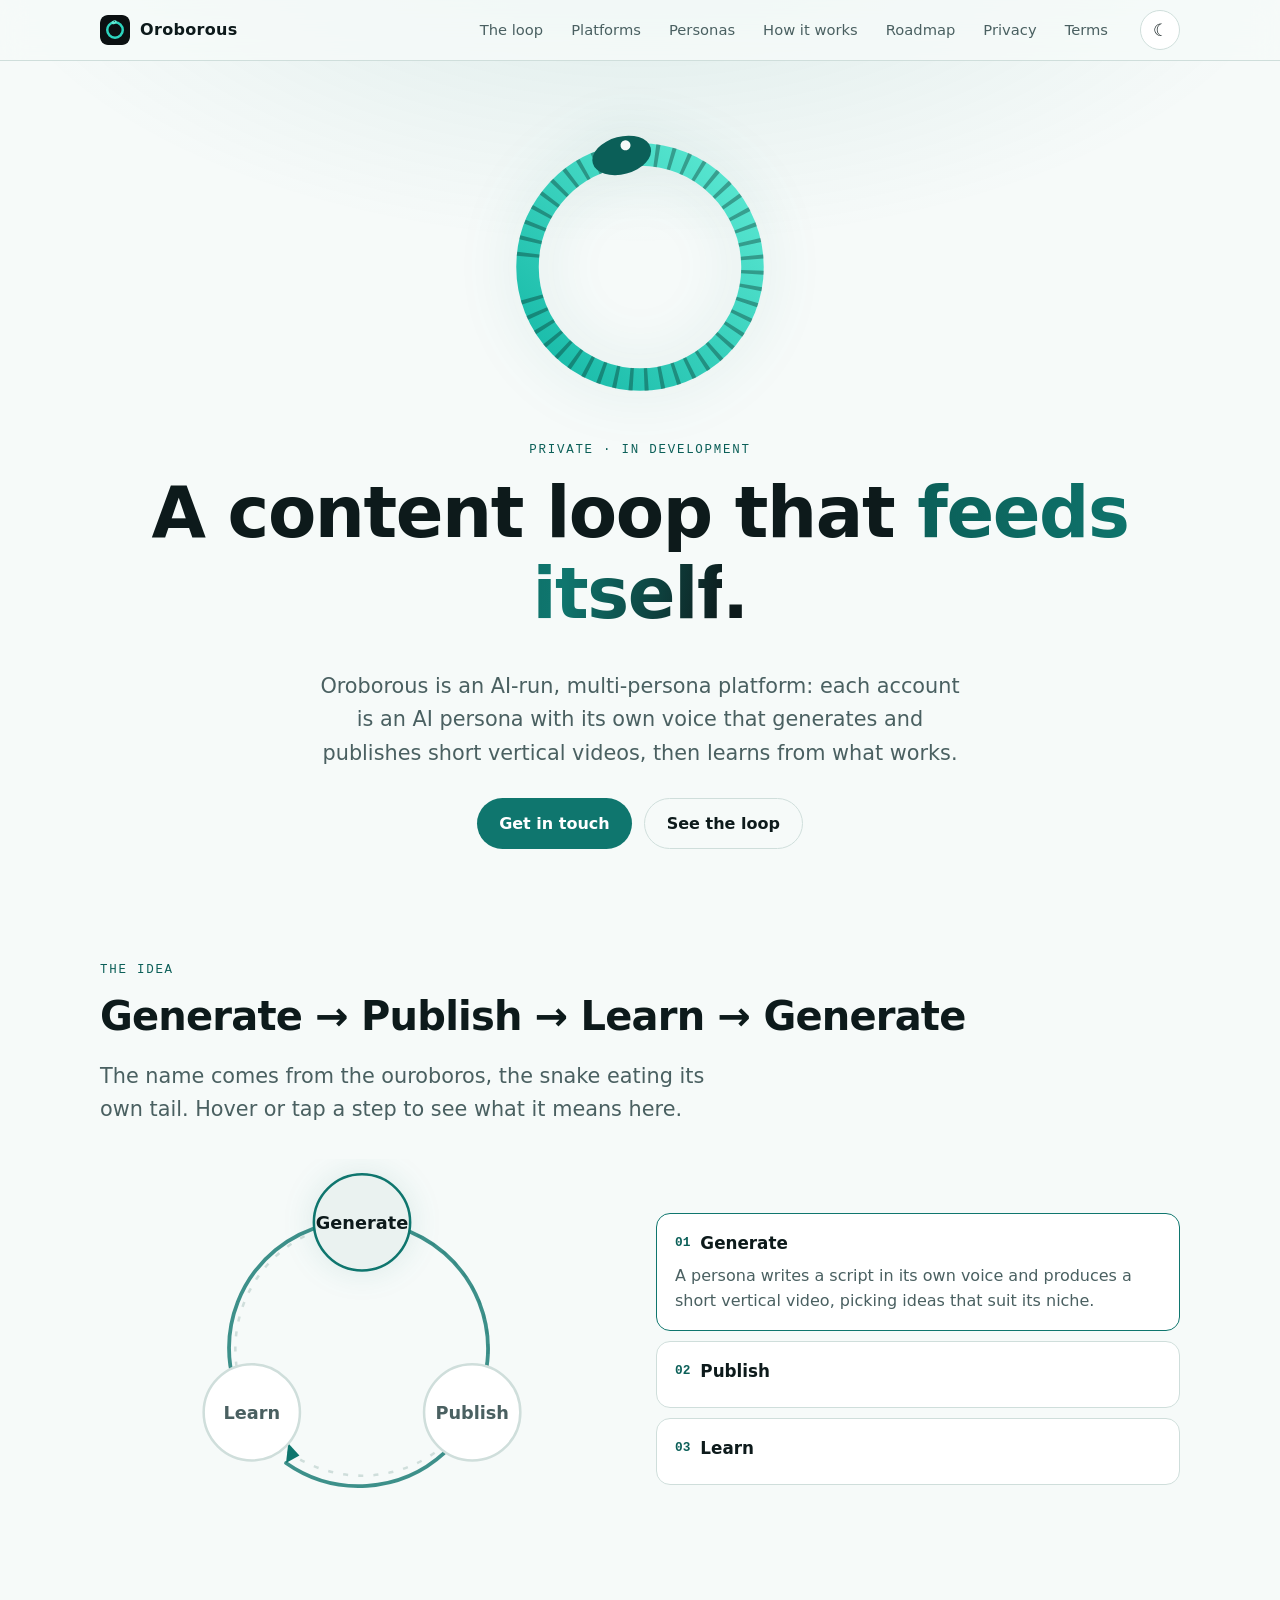
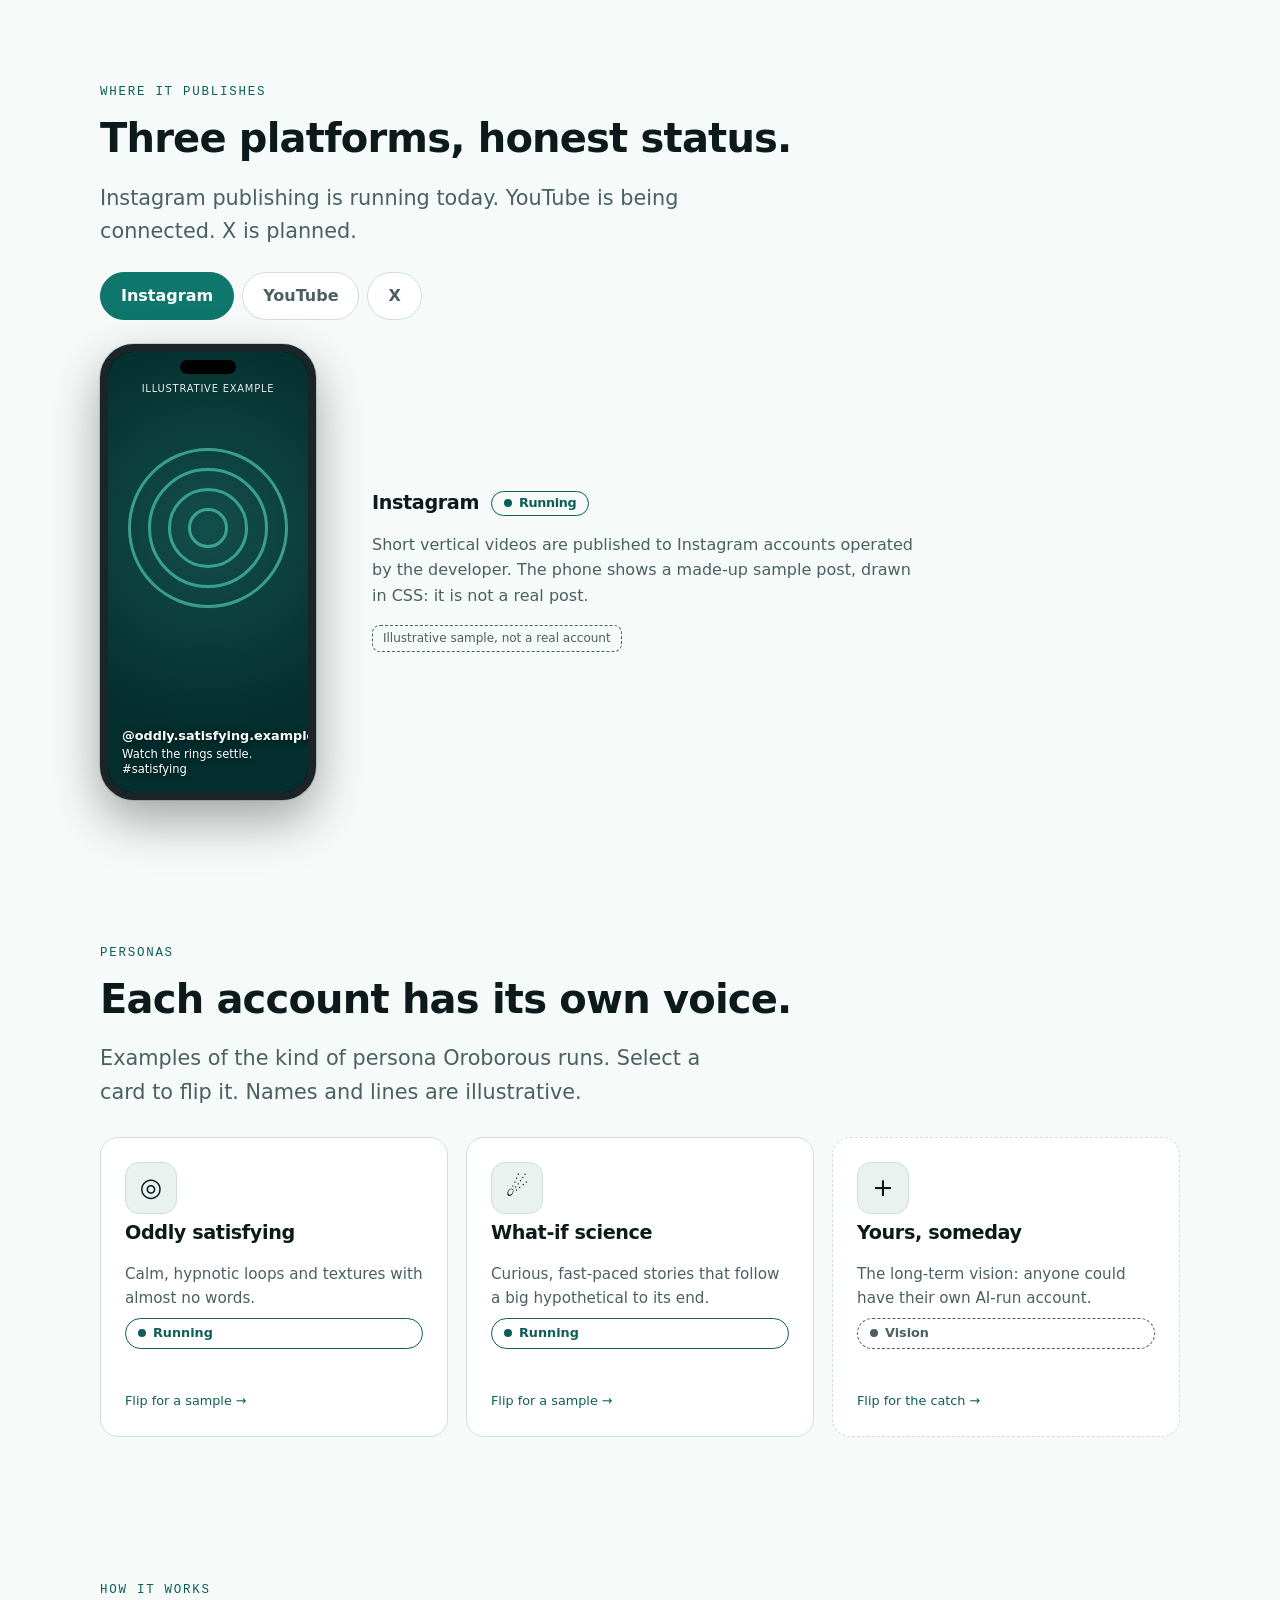
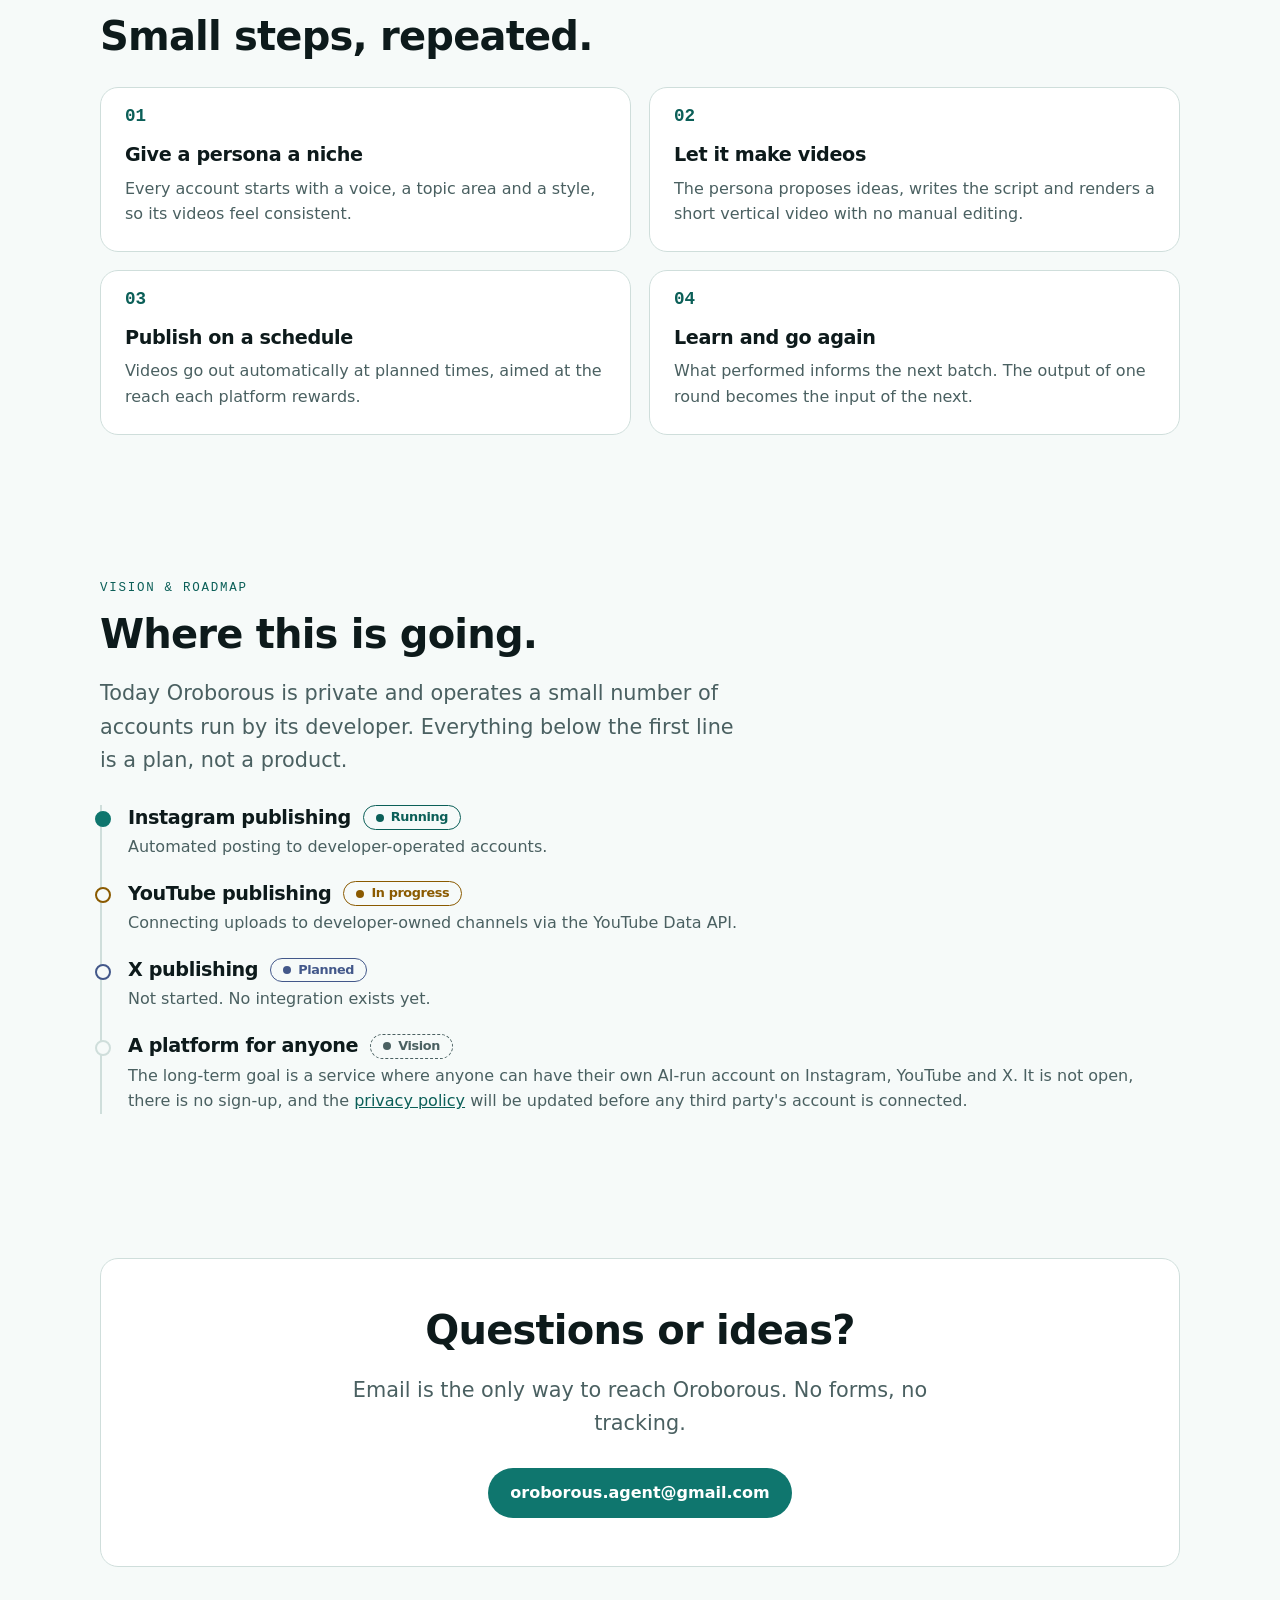
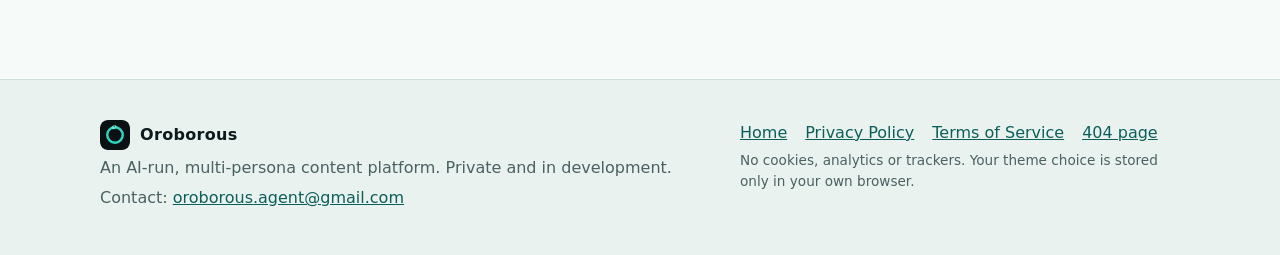
==== index.html @ f0496f4f "Add Oroborous site Co-Authored-By: Claude Sonnet 5.5 <noreply@anthropic.com>" ====
<!doctype html>
<html lang="en">
<head>
<meta charset="utf-8">
<meta name="viewport" content="width=device-width, initial-scale=1">
<title>Oroborous — AI-run, multi-persona content</title>
<meta name="description" content="Oroborous is a private, in-development platform of AI personas that generate and publish short vertical videos on their own schedule: generate, publish, learn, repeat.">
<meta name="theme-color" content="#080c0e">
<meta name="color-scheme" content="dark light">
<link rel="icon" href="favicon.svg" type="image/svg+xml">
<link rel="canonical" href="https://aniketraj01.github.io/oroborous/">
<meta property="og:type" content="website">
<meta property="og:site_name" content="Oroborous">
<meta property="og:title" content="Oroborous — AI-run, multi-persona content">
<meta property="og:description" content="Oroborous is a private, in-development platform of AI personas that generate and publish short vertical videos on their own schedule: generate, publish, learn, repeat.">
<meta property="og:url" content="https://aniketraj01.github.io/oroborous/">
<meta name="twitter:card" content="summary">
<meta name="twitter:title" content="Oroborous — AI-run, multi-persona content">
<meta name="twitter:description" content="Oroborous is a private, in-development platform of AI personas that generate and publish short vertical videos on their own schedule: generate, publish, learn, repeat.">
<script>try{var t=localStorage.getItem('oroborous-theme');if(t==='light'||t==='dark')document.documentElement.setAttribute('data-theme',t)}catch(e){}</script>
<link rel="stylesheet" href="styles.css">
</head>
<body>
<a class="skip" href="#main">Skip to content</a>
<header class="site-header">
  <div class="wrap bar">
    <a class="brand" href="index.html"><img src="favicon.svg" alt="" width="30" height="30"><span>Oroborous</span></a>
    <nav class="main" aria-label="Main">
      <ul>
        <li><a href="index.html#loop">The loop</a></li>
        <li><a href="index.html#platforms">Platforms</a></li>
        <li><a href="index.html#personas">Personas</a></li>
        <li><a href="index.html#how">How it works</a></li>
        <li><a href="index.html#roadmap">Roadmap</a></li>
        <li><a href="privacy.html">Privacy</a></li>
        <li><a href="terms.html">Terms</a></li>
      </ul>
    </nav>
    <button class="theme-btn" id="theme-toggle" type="button" aria-label="Toggle colour theme">☾</button>
  </div>
</header>
<main id="main">

<section class="hero">
  <div class="wrap hero-grid">
    <svg class="ouro" viewBox="0 0 240 240" role="img" aria-label="An ouroboros: a snake forming a circle, eating its own tail">
  <defs>
    <linearGradient id="snakeGrad" x1="0" y1="0" x2="1" y2="1"><stop offset="0" stop-color="#14b8a6"/><stop offset="1" stop-color="#5eead4"/></linearGradient>
    <mask id="bodyMask"><circle cx="120" cy="120" r="90" fill="none" stroke="#fff" stroke-width="30" stroke-dasharray="545 21" transform="rotate(-90 120 120)"/></mask>
  </defs>
  <g class="spin">
    <g transform="rotate(-90 120 120)">
      <circle class="body" cx="120" cy="120" r="90" fill="none" stroke-width="18" stroke-linecap="round" stroke-dasharray="545 21"/>
      <circle class="scales" cx="120" cy="120" r="90" fill="none" stroke="#04201c" stroke-opacity=".35" stroke-width="18" stroke-dasharray="3 9" mask="url(#bodyMask)"/>
      <g transform="translate(120 120) rotate(345)">
        <ellipse class="headfill" cx="90" cy="9" rx="15" ry="24"/>
        <circle class="eye" cx="97" cy="14" r="4"/>
      </g>
    </g>
  </g>
</svg>
    <div>
      <p class="eyebrow">Private · in development</p>
      <h1>A content loop that <span class="grad">feeds itself</span>.</h1>
      <p class="lead">Oroborous is an AI-run, multi-persona platform: each account is an AI persona with its own voice that generates and publishes short vertical videos, then learns from what works.</p>
      <div class="row">
        <a class="btn" href="mailto:oroborous.agent@gmail.com">Get in touch</a>
        <a class="btn ghost" href="#loop">See the loop</a>
      </div>
    </div>
  </div>
</section>

<section id="loop" aria-labelledby="loop-h">
  <div class="wrap">
    <p class="eyebrow">The idea</p>
    <h2 id="loop-h">Generate → Publish → Learn → Generate</h2>
    <p class="lead">The name comes from the ouroboros, the snake eating its own tail. Hover or tap a step to see what it means here.</p>
    <div class="loop" style="margin-top:32px">
      <svg class="loop-svg" viewBox="0 0 300 300" aria-hidden="true" focusable="false">
        <circle class="ring" cx="150" cy="150" r="100"/>
        <path class="arrow" d="M178 54 A100 100 0 0 1 236 200"/><path class="arrow-head" d="M236 200 l-9 -12 l-9 12 z" transform="rotate(8 236 200)"/>
        <path class="arrow" d="M215 232 A100 100 0 0 1 90 240"/><path class="arrow-head" d="M90 240 l12 -2 l-5 -12 z" transform="rotate(-20 90 240)"/>
        <path class="arrow" d="M62 205 A100 100 0 0 1 122 52"/><path class="arrow-head" d="M122 52 l-8 10 l14 4 z" transform="rotate(-12 122 52)"/>
        <g class="node"><circle cx="150" cy="50" r="38"/><text x="150" y="55">Generate</text></g>
        <g class="node"><circle cx="237" cy="200" r="38"/><text x="237" y="205">Publish</text></g>
        <g class="node"><circle cx="63" cy="200" r="38"/><text x="63" y="205">Learn</text></g>
      </svg>
      <ul class="steps">
        <li><button class="step-btn" type="button" aria-expanded="false"><strong><span>01</span> Generate</strong><p>A persona writes a script in its own voice and produces a short vertical video, picking ideas that suit its niche.</p></button></li>
        <li><button class="step-btn" type="button" aria-expanded="false"><strong><span>02</span> Publish</strong><p>The finished video goes out to the persona's account on its own schedule, with a title and caption written for that platform.</p></button></li>
        <li><button class="step-btn" type="button" aria-expanded="false"><strong><span>03</span> Learn</strong><p>Results on what was published feed back in, so the next round favours the ideas and formats that earned more reach. Then the loop starts again.</p></button></li>
      </ul>
    </div>
  </div>
</section>

<section id="platforms" aria-labelledby="plat-h">
  <div class="wrap">
    <p class="eyebrow">Where it publishes</p>
    <h2 id="plat-h">Three platforms, honest status.</h2>
    <p class="lead">Instagram publishing is running today. YouTube is being connected. X is planned.</p>
    <div class="tabs" role="tablist" aria-label="Platform">
      <button class="tab" role="tab" id="t-ig" aria-controls="p-ig" aria-selected="true">Instagram</button>
      <button class="tab" role="tab" id="t-yt" aria-controls="p-yt" aria-selected="false" tabindex="-1">YouTube</button>
      <button class="tab" role="tab" id="t-x" aria-controls="p-x" aria-selected="false" tabindex="-1">X</button>
    </div>
    <div class="plat" id="p-ig" role="tabpanel" aria-labelledby="t-ig">
      <div class="phone" role="img" aria-label="Illustrative phone mockup of a vertical video post">
        <div class="screen"><div class="art sat"><i></i><i></i><i></i><i></i></div><div class="tagline">Illustrative example</div>
        <div class="cap"><b>@oddly.satisfying.example</b>Watch the rings settle. #satisfying</div></div>
      </div>
      <div>
        <h3>Instagram <span class="chip running">Running</span></h3>
        <p>Short vertical videos are published to Instagram accounts operated by the developer. The phone shows a made-up sample post, drawn in CSS: it is not a real post.</p>
        <span class="badge-ill">Illustrative sample, not a real account</span>
      </div>
    </div>
    <div class="plat" id="p-yt" role="tabpanel" aria-labelledby="t-yt" hidden>
      <div class="phone" role="img" aria-label="Illustrative phone mockup of a vertical video post">
        <div class="screen"><div class="art moon"></div><div class="tagline">Illustrative example</div>
        <div class="cap"><b>What if the Moon vanished tonight?</b>A 40-second science story. #shorts</div></div>
      </div>
      <div>
        <h3>YouTube <span class="chip progress">In progress</span></h3>
        <p>Uploads to YouTube channels owned and operated by the developer, through the YouTube Data API with the upload scope only. The connection is still being completed and reviewed.</p>
        <span class="badge-ill">Illustrative sample, not a real video</span>
      </div>
    </div>
    <div class="plat" id="p-x" role="tabpanel" aria-labelledby="t-x" hidden>
      <div class="phone" role="img" aria-label="Illustrative phone mockup of a vertical video post">
        <div class="screen"><div class="art txt"></div><div class="tagline">Illustrative example</div>
        <div class="cap"><b>Mock-up only</b>Nothing is published to X yet.</div></div>
      </div>
      <div>
        <h3>X <span class="chip planned">Planned</span></h3>
        <p>X is on the roadmap but not built. There is no integration and nothing is posted there today.</p>
        <span class="badge-ill">Illustrative mock-up, not live</span>
      </div>
    </div>
  </div>
</section>

<section id="personas" aria-labelledby="per-h">
  <div class="wrap">
    <p class="eyebrow">Personas</p>
    <h2 id="per-h">Each account has its own voice.</h2>
    <p class="lead">Examples of the kind of persona Oroborous runs. Select a card to flip it. Names and lines are illustrative.</p>
    <div class="cards">
      <button class="flip" type="button" aria-pressed="false" aria-label="Persona card: Oddly satisfying. Press to flip.">
        <span class="flip-in">
          <span class="face"><span class="glyph" aria-hidden="true">◎</span><h3>Oddly satisfying</h3><p>Calm, hypnotic loops and textures with almost no words.</p><span class="chip running">Running</span><span class="hint">Flip for a sample →</span></span>
          <span class="face back"><span class="badge-ill">Illustrative example</span><blockquote>“Sit back. Nothing here needs fixing.”</blockquote><p>Voice: quiet, minimal, soothing. Format: seamless loops under 20 seconds.</p></span>
        </span>
      </button>
      <button class="flip" type="button" aria-pressed="false" aria-label="Persona card: What-if science. Press to flip.">
        <span class="flip-in">
          <span class="face"><span class="glyph" aria-hidden="true">☄</span><h3>What-if science</h3><p>Curious, fast-paced stories that follow a big hypothetical to its end.</p><span class="chip running">Running</span><span class="hint">Flip for a sample →</span></span>
          <span class="face back"><span class="badge-ill">Illustrative example</span><blockquote>“What if the Moon vanished tonight? Tides go first.”</blockquote><p>Voice: warm, curious, a little dramatic. Format: 30–45 second narrated stories.</p></span>
        </span>
      </button>
      <button class="flip dashed" type="button" aria-pressed="false" aria-label="Persona card: Yours, a vision. Press to flip.">
        <span class="flip-in">
          <span class="face"><span class="glyph" aria-hidden="true">+</span><h3>Yours, someday</h3><p>The long-term vision: anyone could have their own AI-run account.</p><span class="chip vision">Vision</span><span class="hint">Flip for the catch →</span></span>
          <span class="face back"><span class="badge-ill">Not available</span><blockquote>You can't sign up for this today.</blockquote><p>Oroborous currently runs only a few accounts operated by its developer. There is no sign-up or waitlist.</p></span>
        </span>
      </button>
    </div>
  </div>
</section>

<section id="how" aria-labelledby="how-h">
  <div class="wrap">
    <p class="eyebrow">How it works</p>
    <h2 id="how-h">Small steps, repeated.</h2>
    <div class="how">
      <div class="card reveal"><h3>Give a persona a niche</h3><p>Every account starts with a voice, a topic area and a style, so its videos feel consistent.</p></div>
      <div class="card reveal"><h3>Let it make videos</h3><p>The persona proposes ideas, writes the script and renders a short vertical video with no manual editing.</p></div>
      <div class="card reveal"><h3>Publish on a schedule</h3><p>Videos go out automatically at planned times, aimed at the reach each platform rewards.</p></div>
      <div class="card reveal"><h3>Learn and go again</h3><p>What performed informs the next batch. The output of one round becomes the input of the next.</p></div>
    </div>
  </div>
</section>

<section id="roadmap" aria-labelledby="road-h">
  <div class="wrap">
    <p class="eyebrow">Vision &amp; roadmap</p>
    <h2 id="road-h">Where this is going.</h2>
    <p class="lead">Today Oroborous is private and operates a small number of accounts run by its developer. Everything below the first line is a plan, not a product.</p>
    <ol class="road">
      <li class="running reveal"><h3>Instagram publishing <span class="chip running">Running</span></h3><p>Automated posting to developer-operated accounts.</p></li>
      <li class="progress reveal"><h3>YouTube publishing <span class="chip progress">In progress</span></h3><p>Connecting uploads to developer-owned channels via the YouTube Data API.</p></li>
      <li class="planned reveal"><h3>X publishing <span class="chip planned">Planned</span></h3><p>Not started. No integration exists yet.</p></li>
      <li class="reveal"><h3>A platform for anyone <span class="chip vision">Vision</span></h3><p>The long-term goal is a service where anyone can have their own AI-run account on Instagram, YouTube and X. It is not open, there is no sign-up, and the <a href="privacy.html">privacy policy</a> will be updated before any third party's account is connected.</p></li>
    </ol>
  </div>
</section>

<section id="contact" aria-labelledby="contact-h">
  <div class="wrap">
    <div class="card" style="text-align:center;padding:48px 24px">
      <h2 id="contact-h">Questions or ideas?</h2>
      <p class="lead" style="margin-inline:auto">Email is the only way to reach Oroborous. No forms, no tracking.</p>
      <div class="row" style="justify-content:center"><a class="btn" href="mailto:oroborous.agent@gmail.com">oroborous.agent@gmail.com</a></div>
    </div>
  </div>
</section>
</main>
<footer class="site-footer">
  <div class="wrap foot">
    <div>
      <a class="brand" href="index.html"><img src="favicon.svg" alt="" width="30" height="30"><span>Oroborous</span></a>
      <p>An AI-run, multi-persona content platform. Private and in development.</p>
      <p>Contact: <a href="mailto:oroborous.agent@gmail.com">oroborous.agent@gmail.com</a></p>
    </div>
    <div>
      <ul aria-label="Site pages">
        <li><a href="index.html">Home</a></li>
        <li><a href="privacy.html">Privacy Policy</a></li>
        <li><a href="terms.html">Terms of Service</a></li>
        <li><a href="404.html">404 page</a></li>
      </ul>
      <p class="note">No cookies, analytics or trackers. Your theme choice is stored only in your own browser.</p>
    </div>
  </div>
</footer>
<script src="app.js" defer></script>
</body>
</html>
---- styles.css ----
:root{
  --bg:#080c0e; --bg2:#0d1316; --surface:#111a1e; --surface2:#16222732; --line:#223138;
  --text:#e8f1f0; --muted:#9db2b2; --accent:#2dd4bf; --accent-strong:#5eead4; --accent-ink:#04201c;
  --warn:#fbbf24; --plan:#9db2d6; --glow:rgba(45,212,191,.16);
  --radius:18px; --maxw:1080px;
  --font:ui-sans-serif,system-ui,-apple-system,"Segoe UI",Roboto,"Helvetica Neue",Arial,sans-serif;
  --mono:ui-monospace,SFMono-Regular,Menlo,Consolas,monospace;
  color-scheme:dark;
}
:root[data-theme="light"]{
  --bg:#f6faf9; --bg2:#eaf2f0; --surface:#ffffff; --surface2:#ffffffaa; --line:#cfdedb;
  --text:#0d1a1b; --muted:#4a6061; --accent:#0f766e; --accent-strong:#0b5f58; --accent-ink:#ffffff;
  --warn:#8a5a00; --plan:#43588a; --glow:rgba(15,118,110,.12);
  color-scheme:light;
}
@media (prefers-color-scheme:light){
  :root:not([data-theme="dark"]){
    --bg:#f6faf9; --bg2:#eaf2f0; --surface:#ffffff; --surface2:#ffffffaa; --line:#cfdedb;
    --text:#0d1a1b; --muted:#4a6061; --accent:#0f766e; --accent-strong:#0b5f58; --accent-ink:#ffffff;
    --warn:#8a5a00; --plan:#43588a; --glow:rgba(15,118,110,.12);
    color-scheme:light;
  }
}
*{box-sizing:border-box}
html{scroll-behavior:smooth;scroll-padding-top:90px}
body{margin:0;background:var(--bg);color:var(--text);font-family:var(--font);line-height:1.6;-webkit-text-size-adjust:100%}
body::before{content:"";position:fixed;inset:0;z-index:-1;pointer-events:none;
  background:radial-gradient(60rem 30rem at 50% -10%,var(--glow),transparent 70%)}
a{color:var(--accent-strong)}
a:hover{text-decoration-thickness:2px}
:focus-visible{outline:3px solid var(--accent);outline-offset:3px;border-radius:6px}
.skip{position:absolute;left:12px;top:-60px;background:var(--accent);color:var(--accent-ink);padding:8px 14px;border-radius:8px;z-index:100;font-weight:600}
.skip:focus{top:12px}
.wrap{width:min(100% - 32px,var(--maxw));margin-inline:auto}

/* header */
.site-header{position:sticky;top:0;z-index:50;background:color-mix(in srgb,var(--bg) 82%,transparent);backdrop-filter:blur(12px);border-bottom:1px solid var(--line)}
.bar{display:flex;align-items:center;gap:12px;flex-wrap:wrap;padding:10px 0}
.brand{display:flex;align-items:center;gap:10px;color:var(--text);text-decoration:none;font-weight:700;letter-spacing:.02em;margin-right:auto}
.brand img{width:30px;height:30px;border-radius:8px}
nav.main{order:3;width:100%;overflow-x:auto;scrollbar-width:none}
nav.main ul{display:flex;gap:4px;list-style:none;margin:0;padding:0;white-space:nowrap}
nav.main a{display:block;padding:6px 12px;border-radius:999px;color:var(--muted);text-decoration:none;font-size:.92rem}
nav.main a:hover,nav.main a[aria-current="page"]{color:var(--text);background:var(--bg2)}
.theme-btn{border:1px solid var(--line);background:var(--surface);color:var(--text);width:40px;height:40px;border-radius:50%;cursor:pointer;display:grid;place-items:center;font-size:1.05rem}
.theme-btn:hover{border-color:var(--accent)}
@media (min-width:860px){nav.main{order:0;width:auto;margin-right:8px}}

/* type & layout */
section{padding:72px 0}
h1,h2,h3{line-height:1.15;margin:0 0 .5em;letter-spacing:-.02em}
h1{font-size:clamp(2.4rem,7vw,4.4rem)}
h2{font-size:clamp(1.7rem,4vw,2.5rem)}
h3{font-size:1.2rem}
.eyebrow{font-family:var(--mono);font-size:.78rem;letter-spacing:.14em;text-transform:uppercase;color:var(--accent-strong);margin:0 0 12px}
.lead{font-size:clamp(1.05rem,2.2vw,1.3rem);color:var(--muted);max-width:40rem}
.grad{background:linear-gradient(100deg,var(--accent-strong),var(--accent) 60%,var(--text));-webkit-background-clip:text;background-clip:text;color:transparent}
.btn{display:inline-flex;align-items:center;gap:8px;padding:12px 22px;border-radius:999px;background:var(--accent);color:var(--accent-ink);font-weight:700;text-decoration:none;border:0;cursor:pointer;font-size:1rem}
.btn:hover{filter:brightness(1.1)}
.btn.ghost{background:transparent;color:var(--text);border:1px solid var(--line)}
.btn.ghost:hover{border-color:var(--accent)}
.row{display:flex;gap:12px;flex-wrap:wrap;margin-top:28px}
.card{background:var(--surface);border:1px solid var(--line);border-radius:var(--radius);padding:24px}
.note{font-size:.85rem;color:var(--muted)}

/* status chips */
.chip{display:inline-flex;align-items:center;gap:7px;font-size:.8rem;font-weight:600;padding:4px 12px;border-radius:999px;border:1px solid currentColor;white-space:nowrap}
.chip::before{content:"";width:8px;height:8px;border-radius:50%;background:currentColor}
.chip.running{color:var(--accent-strong)}
.chip.progress{color:var(--warn)}
.chip.planned{color:var(--plan)}
.chip.vision{color:var(--muted);border-style:dashed}
.chip.running::before{animation:pulse 2.4s ease-in-out infinite}
@keyframes pulse{50%{opacity:.35}}

/* hero */
.hero{padding:56px 0 40px;text-align:center}
.hero-grid{display:grid;gap:24px;justify-items:center}
.hero .lead{margin-inline:auto}
.hero .row{justify-content:center}
.ouro{width:min(300px,70vw);height:auto;filter:drop-shadow(0 0 28px var(--glow))}
.ouro .spin{transform-origin:120px 120px;animation:spin 50s linear infinite}
.ouro .scales{animation:crawl 6s linear infinite}
.ouro .body{stroke:url(#snakeGrad)}
.ouro .headfill{fill:var(--accent-strong)}
.ouro .eye{fill:var(--bg)}
@keyframes spin{to{transform:rotate(360deg)}}
@keyframes crawl{to{stroke-dashoffset:-24}}

/* loop */
.loop{display:grid;gap:32px;align-items:center}
@media (min-width:860px){.loop{grid-template-columns:1fr 1fr}}
.loop-svg{width:min(380px,100%);margin-inline:auto;display:block}
.loop-svg .ring{fill:none;stroke:var(--line);stroke-width:2;stroke-dasharray:4 8}
.loop-svg .node circle{fill:var(--surface);stroke:var(--line);stroke-width:2;transition:.25s;cursor:pointer}
.loop-svg .node text{fill:var(--muted);font:600 14px var(--font);text-anchor:middle;pointer-events:none}
.loop-svg .node.on circle{stroke:var(--accent);fill:var(--bg2);filter:drop-shadow(0 0 12px var(--glow))}
.loop-svg .node.on text{fill:var(--text)}
.loop-svg .arrow{fill:none;stroke:var(--accent);stroke-width:3;stroke-linecap:round;opacity:.8}
.loop-svg .arrow-head{fill:var(--accent)}
.loop-svg .dot{fill:var(--accent-strong);offset-path:circle(100px at 50% 50%)}
.steps{display:grid;gap:10px;list-style:none;margin:0;padding:0}
.step-btn{width:100%;text-align:left;display:block;background:var(--surface);color:var(--text);border:1px solid var(--line);border-radius:14px;padding:16px 18px;cursor:pointer;font:inherit;transition:border-color .2s,transform .2s}
.step-btn strong{display:flex;gap:10px;align-items:center;font-size:1.05rem}
.step-btn strong span{font-family:var(--mono);color:var(--accent-strong);font-size:.8rem}
.step-btn p{margin:6px 0 0;color:var(--muted);max-height:0;overflow:hidden;opacity:0;transition:max-height .35s,opacity .3s}
.step-btn[aria-expanded="true"]{border-color:var(--accent)}
.step-btn[aria-expanded="true"] p{max-height:12em;opacity:1}

/* platforms */
.tabs{display:flex;gap:8px;flex-wrap:wrap;margin:24px 0}
.tab{border:1px solid var(--line);background:var(--surface);color:var(--muted);padding:10px 20px;border-radius:999px;cursor:pointer;font:inherit;font-weight:600}
.tab[aria-selected="true"]{color:var(--accent-ink);background:var(--accent);border-color:var(--accent)}
.tab:not([aria-selected="true"]):hover{color:var(--text);border-color:var(--accent)}
.plat{display:grid;gap:32px;align-items:center}
@media (min-width:760px){.plat{grid-template-columns:auto 1fr;gap:56px}}
.plat[hidden]{display:none}
.phone{width:216px;aspect-ratio:9/19;border-radius:34px;border:8px solid #1b2429;background:#000;margin-inline:auto;position:relative;overflow:hidden;box-shadow:0 20px 50px rgba(0,0,0,.35),0 0 0 1px var(--line)}
:root[data-theme="light"] .phone{border-color:#2b3a40}
.phone::before{content:"";position:absolute;top:8px;left:50%;translate:-50% 0;width:56px;height:14px;border-radius:99px;background:#000;z-index:3}
.screen{position:absolute;inset:0;display:flex;flex-direction:column;justify-content:flex-end;padding:14px;color:#fff;font-size:.72rem;line-height:1.35}
.screen .cap{position:relative;z-index:2;text-shadow:0 1px 6px rgba(0,0,0,.7)}
.screen .cap b{display:block;font-size:.8rem;margin-bottom:2px}
.screen .tagline{position:absolute;top:30px;left:0;right:0;text-align:center;z-index:2;font-size:.62rem;letter-spacing:.08em;text-transform:uppercase;opacity:.9}
.art{position:absolute;inset:0}
.art.sat{background:radial-gradient(circle at 50% 40%,#134e4a,#042f2e 70%)}
.art.sat i{position:absolute;left:50%;top:40%;border-radius:50%;border:3px solid rgba(94,234,212,.55);translate:-50% -50%;animation:ring 5s ease-in-out infinite}
.art.sat i:nth-child(1){width:40px;height:40px}.art.sat i:nth-child(2){width:80px;height:80px;animation-delay:-.8s}
.art.sat i:nth-child(3){width:120px;height:120px;animation-delay:-1.6s}.art.sat i:nth-child(4){width:160px;height:160px;animation-delay:-2.4s}
@keyframes ring{50%{scale:1.12;border-color:rgba(251,191,36,.5)}}
.art.moon{background:radial-gradient(circle at 30% 20%,#1e2a52,#050816 70%)}
.art.moon::before{content:"";position:absolute;width:110px;height:110px;border-radius:50%;left:50%;top:36%;translate:-50% -50%;background:radial-gradient(circle at 35% 35%,#f1f5f9,#94a3b8 70%);box-shadow:0 0 50px rgba(148,163,184,.35);animation:fade 7s ease-in-out infinite}
.art.moon::after{content:"?";position:absolute;left:50%;top:36%;translate:-50% -50%;font-size:2.2rem;font-weight:800;color:#0f172a;animation:fade 7s ease-in-out infinite}
@keyframes fade{50%{opacity:.15}}
.art.txt{background:linear-gradient(160deg,#111827,#0b0f14);display:grid;place-items:center}
.art.txt::before{content:"";width:90px;height:90px;border-radius:50%;border:3px dashed rgba(157,178,214,.6);animation:spin 30s linear infinite}
.plat h3{display:flex;gap:12px;align-items:center;flex-wrap:wrap}
.plat p{color:var(--muted);max-width:34rem}
.badge-ill{display:inline-block;font-size:.75rem;border:1px dashed var(--muted);color:var(--muted);border-radius:8px;padding:3px 10px}

/* personas */
.cards{display:grid;gap:18px;margin-top:28px}
@media (min-width:760px){.cards{grid-template-columns:repeat(3,1fr)}}
.flip{perspective:1000px;background:none;border:0;padding:0;font:inherit;color:inherit;text-align:left;cursor:pointer;height:300px;width:100%;display:block}
.flip-in{display:block;position:relative;width:100%;height:100%;transition:transform .7s;transform-style:preserve-3d}
.flip[aria-pressed="true"] .flip-in{transform:rotateY(180deg)}
.face{position:absolute;inset:0;backface-visibility:hidden;-webkit-backface-visibility:hidden;border-radius:var(--radius);border:1px solid var(--line);background:var(--surface);padding:24px;display:flex;flex-direction:column;gap:8px}
.face.back{transform:rotateY(180deg);background:var(--bg2);border-color:var(--accent)}
.face .glyph{width:52px;height:52px;border-radius:14px;display:grid;place-items:center;font-size:1.6rem;background:var(--bg2);border:1px solid var(--line)}
.face p{margin:0;color:var(--muted);font-size:.95rem}
.face .hint{margin-top:auto;font-size:.8rem;color:var(--accent-strong)}
.face.back blockquote{margin:0;padding-left:12px;border-left:3px solid var(--accent);font-size:.95rem}
.flip:hover .face:not(.back){border-color:var(--accent)}
.flip.dashed .face{border-style:dashed}
@media (max-width:759px){.flip{height:320px}}

/* how */
.how{display:grid;gap:18px;margin-top:28px;counter-reset:s}
@media (min-width:760px){.how{grid-template-columns:repeat(2,1fr)}}
.how .card{counter-increment:s;position:relative;padding-top:56px}
.how .card::before{content:"0" counter(s);position:absolute;top:18px;left:24px;font:700 1.1rem var(--mono);color:var(--accent-strong)}
.how p{color:var(--muted);margin:0}
.js .reveal{opacity:0;transform:translateY(24px);transition:opacity .7s,transform .7s}
.js .reveal.in{opacity:1;transform:none}

/* roadmap */
.road{list-style:none;margin:28px 0 0;padding:0;border-left:2px solid var(--line);display:grid;gap:22px}
.road li{position:relative;padding-left:26px}
.road li::before{content:"";position:absolute;left:-7px;top:6px;width:12px;height:12px;border-radius:50%;background:var(--bg);border:2px solid var(--line)}
.road li.running::before{background:var(--accent);border-color:var(--accent)}
.road li.progress::before{border-color:var(--warn)}
.road li.planned::before{border-color:var(--plan)}
.road h3{display:flex;gap:12px;align-items:center;flex-wrap:wrap;margin-bottom:4px}
.road p{margin:0;color:var(--muted)}

/* footer */
.site-footer{border-top:1px solid var(--line);padding:40px 0;margin-top:40px;background:var(--bg2)}
.foot{display:grid;gap:24px}
@media (min-width:760px){.foot{grid-template-columns:1.4fr 1fr}}
.site-footer ul{list-style:none;margin:0;padding:0;display:flex;gap:18px;flex-wrap:wrap}
.site-footer p{margin:.3em 0;color:var(--muted)}

/* prose pages */
.prose{padding:48px 0 24px;max-width:46rem}
.prose h1{font-size:clamp(2rem,5vw,3rem)}
.prose h2{font-size:1.4rem;margin-top:2em}
.prose p,.prose li{color:var(--muted)}
.prose strong{color:var(--text)}
.prose li{margin:.35em 0}
.callout{border:1px solid var(--accent);border-radius:14px;padding:16px 20px;background:var(--bg2)}
.callout p{margin:0;color:var(--text)}
.nf{min-height:60vh;display:grid;place-items:center;text-align:center;padding:60px 0}

@media (prefers-reduced-motion:reduce){
  *,*::before,*::after{animation:none!important;transition:none!important;scroll-behavior:auto!important}
  .js .reveal{opacity:1;transform:none}
  .flip[aria-pressed="true"] .flip-in{transition:none}
}
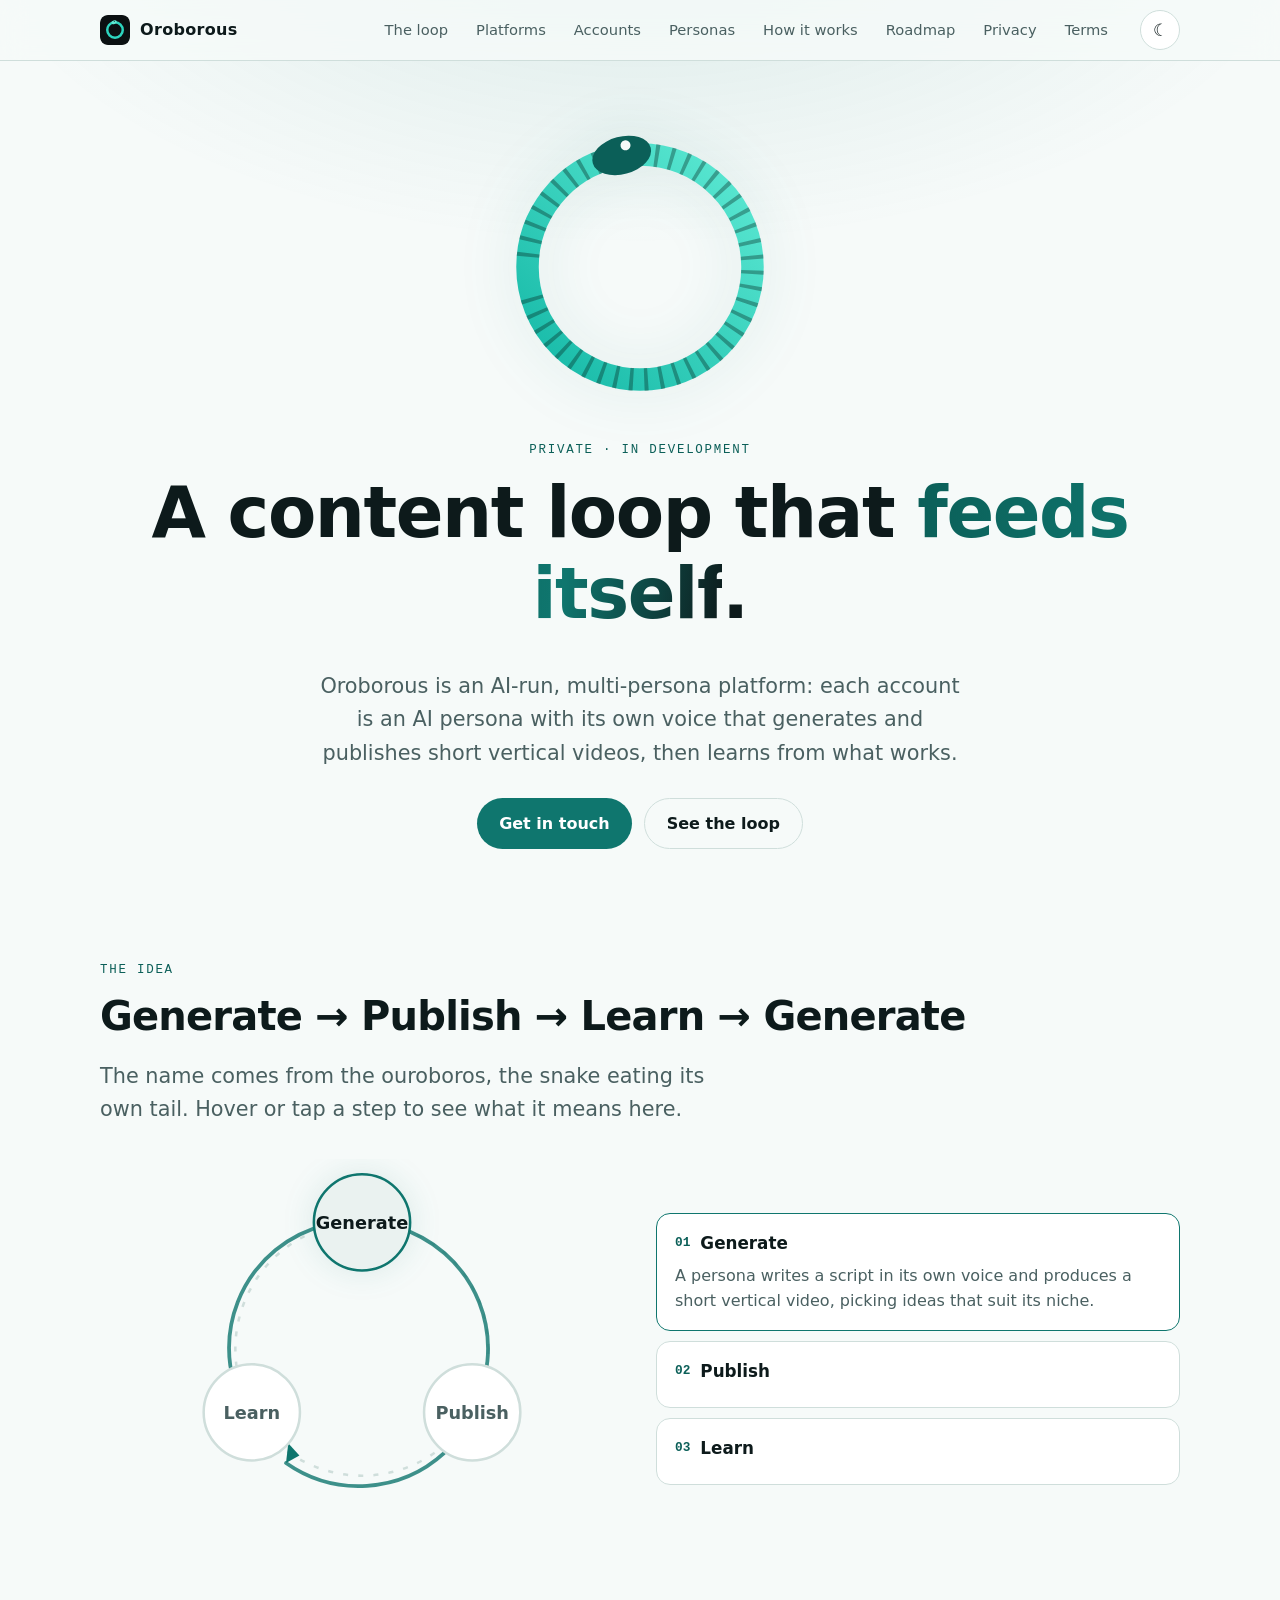
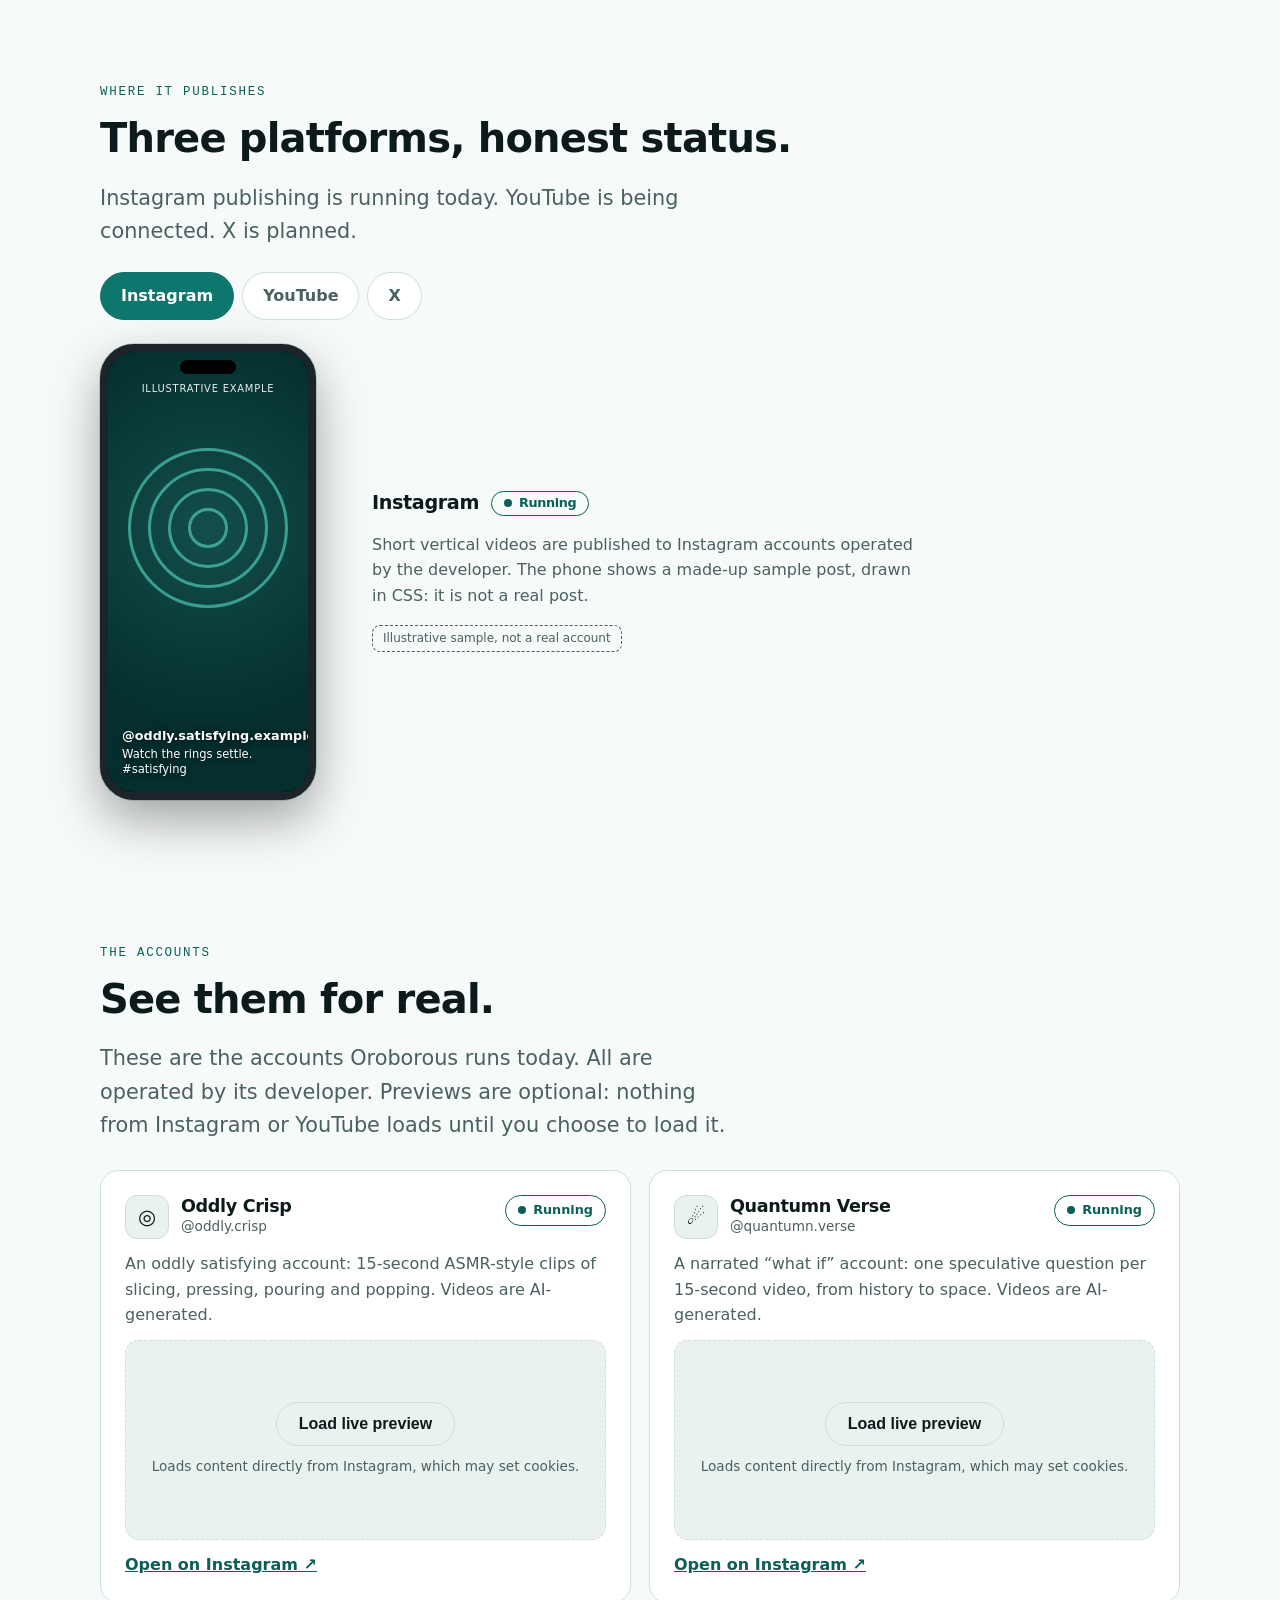
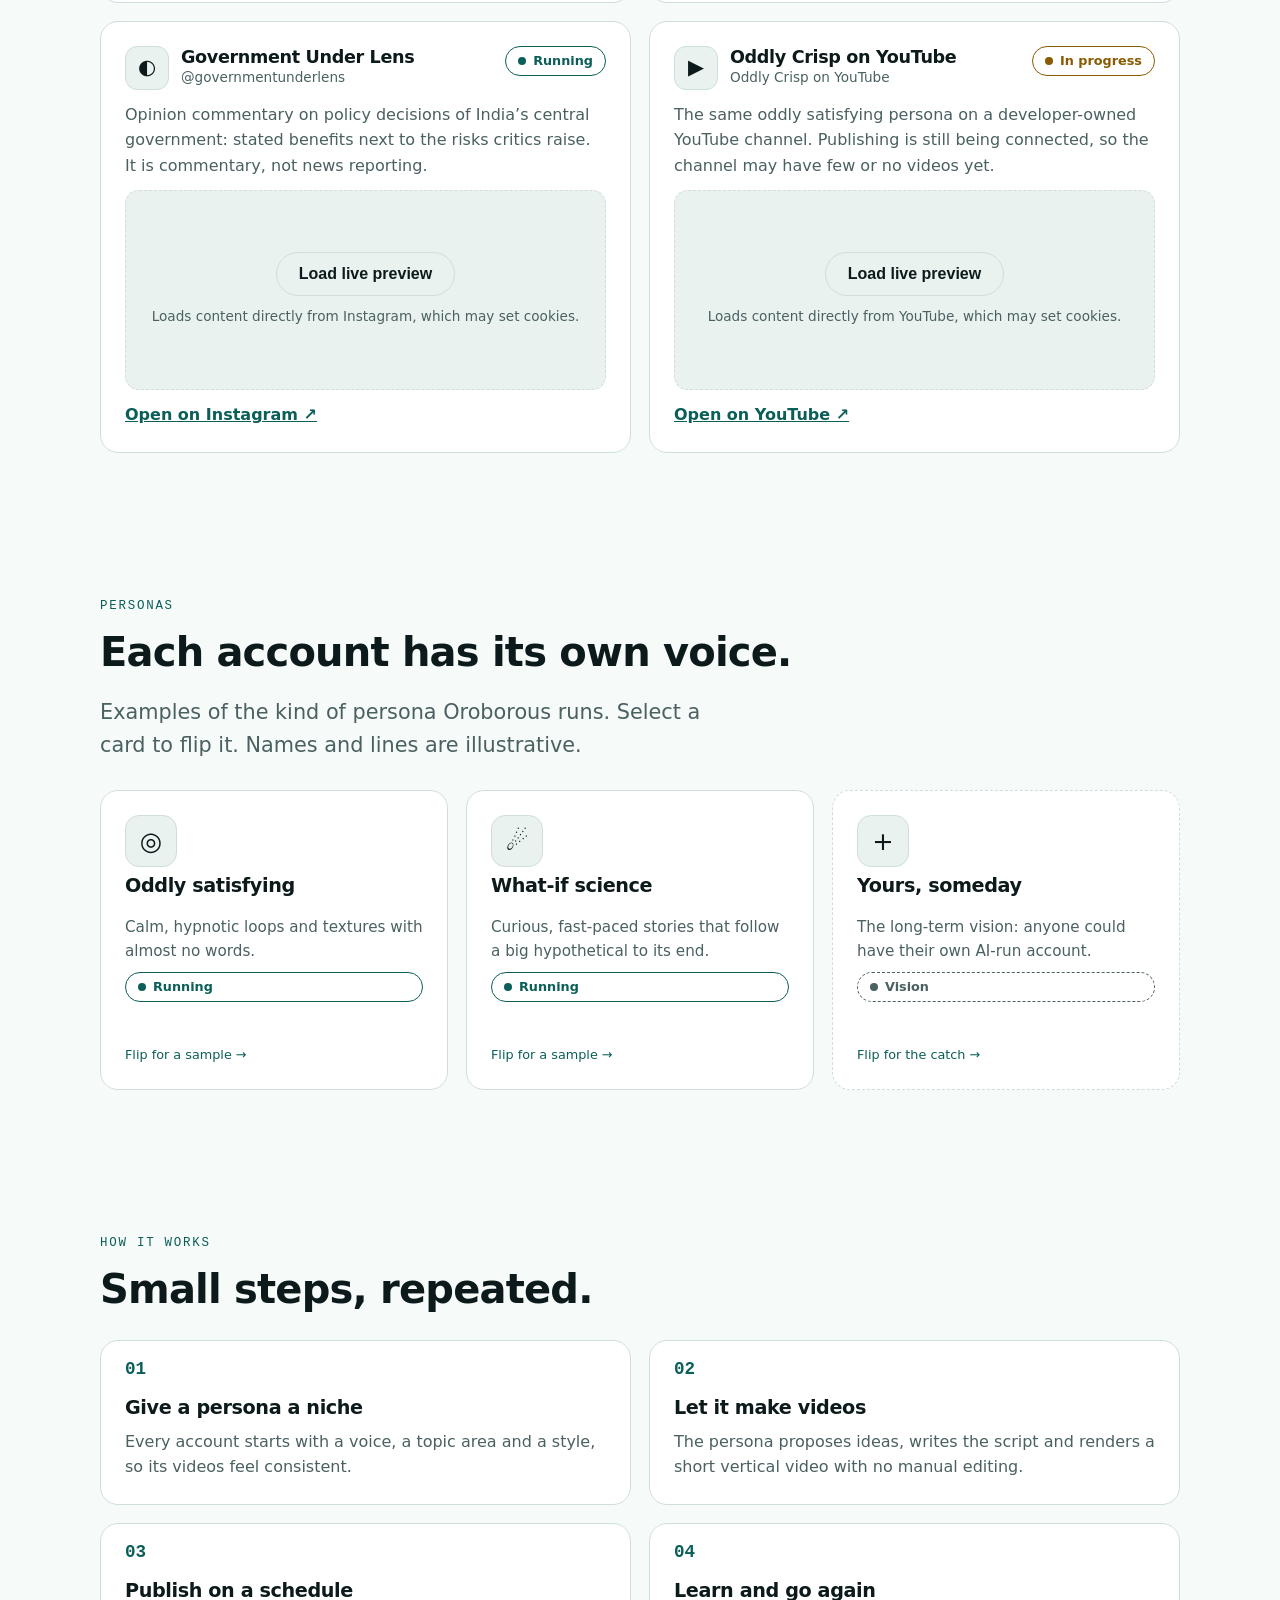
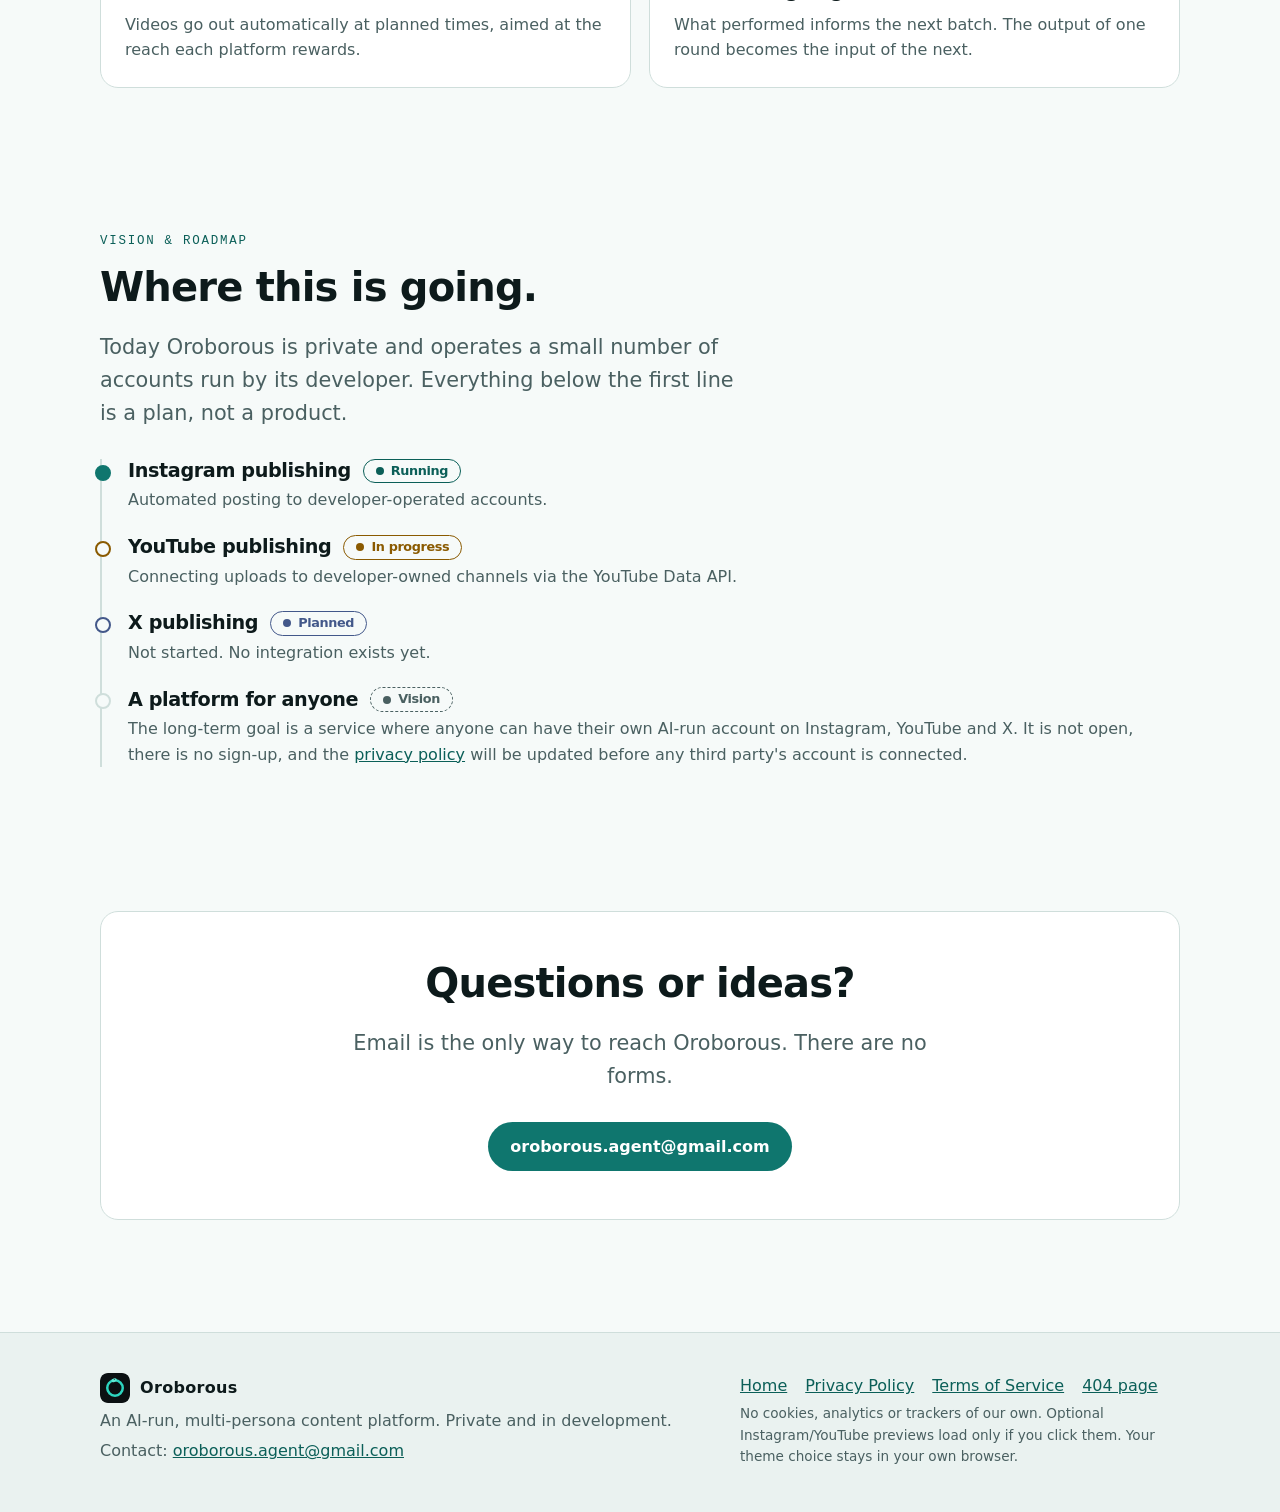
==== commit e75a740f: "Add accounts section with click-to-load previews; update privacy policy Co-Authored-By: Claude Sonne" ====
--- a/index.html
+++ b/index.html
@@ -29,6 +29,7 @@
       <ul>
         <li><a href="index.html#loop">The loop</a></li>
         <li><a href="index.html#platforms">Platforms</a></li>
+        <li><a href="index.html#accounts">Accounts</a></li>
         <li><a href="index.html#personas">Personas</a></li>
         <li><a href="index.html#how">How it works</a></li>
         <li><a href="index.html#roadmap">Roadmap</a></li>
@@ -141,6 +142,40 @@
   </div>
 </section>
 
+<section id="accounts" aria-labelledby="acc-h">
+  <div class="wrap">
+    <p class="eyebrow">The accounts</p>
+    <h2 id="acc-h">See them for real.</h2>
+    <p class="lead">These are the accounts Oroborous runs today. All are operated by its developer. Previews are optional: nothing from Instagram or YouTube loads until you choose to load it.</p>
+    <div class="accts">
+      <article class="acct card" data-embed="https://www.instagram.com/oddly.crisp/embed" data-title="Oddly Crisp">
+        <div class="acct-head"><span class="glyph" aria-hidden="true">◎</span><div><h3>Oddly Crisp</h3><p class="note">@oddly.crisp</p></div><span class="chip running">Running</span></div>
+        <p>An oddly satisfying account: 15-second ASMR-style clips of slicing, pressing, pouring and popping. Videos are AI-generated.</p>
+        <div class="embed-slot"><div class="embed-ph"><button class="btn ghost load-embed" type="button">Load live preview</button><p class="note">Loads content directly from Instagram, which may set cookies.</p></div></div>
+        <a class="open" href="https://www.instagram.com/oddly.crisp/" rel="noopener" target="_blank">Open on Instagram ↗</a>
+      </article>
+      <article class="acct card" data-embed="https://www.instagram.com/quantumn.verse/embed" data-title="Quantumn Verse">
+        <div class="acct-head"><span class="glyph" aria-hidden="true">☄</span><div><h3>Quantumn Verse</h3><p class="note">@quantumn.verse</p></div><span class="chip running">Running</span></div>
+        <p>A narrated “what if” account: one speculative question per 15-second video, from history to space. Videos are AI-generated.</p>
+        <div class="embed-slot"><div class="embed-ph"><button class="btn ghost load-embed" type="button">Load live preview</button><p class="note">Loads content directly from Instagram, which may set cookies.</p></div></div>
+        <a class="open" href="https://www.instagram.com/quantumn.verse/" rel="noopener" target="_blank">Open on Instagram ↗</a>
+      </article>
+      <article class="acct card" data-embed="https://www.instagram.com/governmentunderlens/embed" data-title="Government Under Lens">
+        <div class="acct-head"><span class="glyph" aria-hidden="true">◐</span><div><h3>Government Under Lens</h3><p class="note">@governmentunderlens</p></div><span class="chip running">Running</span></div>
+        <p>Opinion commentary on policy decisions of India’s central government: stated benefits next to the risks critics raise. It is commentary, not news reporting.</p>
+        <div class="embed-slot"><div class="embed-ph"><button class="btn ghost load-embed" type="button">Load live preview</button><p class="note">Loads content directly from Instagram, which may set cookies.</p></div></div>
+        <a class="open" href="https://www.instagram.com/governmentunderlens/" rel="noopener" target="_blank">Open on Instagram ↗</a>
+      </article>
+      <article class="acct yt card" data-embed="https://www.youtube-nocookie.com/embed/videoseries?list=UUycIDlt_tiEoTeSr6SAQCew" data-title="Oddly Crisp on YouTube">
+        <div class="acct-head"><span class="glyph" aria-hidden="true">▶</span><div><h3>Oddly Crisp on YouTube</h3><p class="note">Oddly Crisp on YouTube</p></div><span class="chip progress">In progress</span></div>
+        <p>The same oddly satisfying persona on a developer-owned YouTube channel. Publishing is still being connected, so the channel may have few or no videos yet.</p>
+        <div class="embed-slot"><div class="embed-ph"><button class="btn ghost load-embed" type="button">Load live preview</button><p class="note">Loads content directly from YouTube, which may set cookies.</p></div></div>
+        <a class="open" href="https://www.youtube.com/channel/UCycIDlt_tiEoTeSr6SAQCew" rel="noopener" target="_blank">Open on YouTube ↗</a>
+      </article>
+    </div>
+  </div>
+</section>
+
 <section id="personas" aria-labelledby="per-h">
   <div class="wrap">
     <p class="eyebrow">Personas</p>
@@ -200,7 +235,7 @@
   <div class="wrap">
     <div class="card" style="text-align:center;padding:48px 24px">
       <h2 id="contact-h">Questions or ideas?</h2>
-      <p class="lead" style="margin-inline:auto">Email is the only way to reach Oroborous. No forms, no tracking.</p>
+      <p class="lead" style="margin-inline:auto">Email is the only way to reach Oroborous. There are no forms.</p>
       <div class="row" style="justify-content:center"><a class="btn" href="mailto:oroborous.agent@gmail.com">oroborous.agent@gmail.com</a></div>
     </div>
   </div>
@@ -220,7 +255,7 @@
         <li><a href="terms.html">Terms of Service</a></li>
         <li><a href="404.html">404 page</a></li>
       </ul>
-      <p class="note">No cookies, analytics or trackers. Your theme choice is stored only in your own browser.</p>
+      <p class="note">No cookies, analytics or trackers of our own. Optional Instagram/YouTube previews load only if you click them. Your theme choice stays in your own browser.</p>
     </div>
   </div>
 </footer>
--- a/styles.css
+++ b/styles.css
@@ -196,3 +196,18 @@
   .js .reveal{opacity:1;transform:none}
   .flip[aria-pressed="true"] .flip-in{transition:none}
 }
+
+/* accounts */
+.accts{display:grid;gap:18px;margin-top:28px}
+@media (min-width:760px){.accts{grid-template-columns:repeat(2,1fr)}}
+.acct{display:flex;flex-direction:column;gap:12px}
+.acct p{margin:0;color:var(--muted)}
+.acct-head{display:flex;gap:12px;align-items:center}
+.acct-head .glyph{width:44px;height:44px;border-radius:12px;display:grid;place-items:center;font-size:1.3rem;background:var(--bg2);border:1px solid var(--line);flex:none}
+.acct-head h3{margin:0;font-size:1.1rem}
+.acct-head .chip{margin-left:auto;align-self:flex-start}
+.embed-slot{min-height:200px;border-radius:14px;background:var(--bg2);border:1px dashed var(--line);display:grid}
+.embed-ph{display:grid;place-items:center;align-content:center;gap:10px;padding:20px;text-align:center}
+.embed-slot iframe{width:100%;height:520px;border:0;border-radius:14px;background:#fff}
+.acct.yt .embed-slot iframe{height:260px}
+.acct .open{font-weight:600;align-self:flex-start}
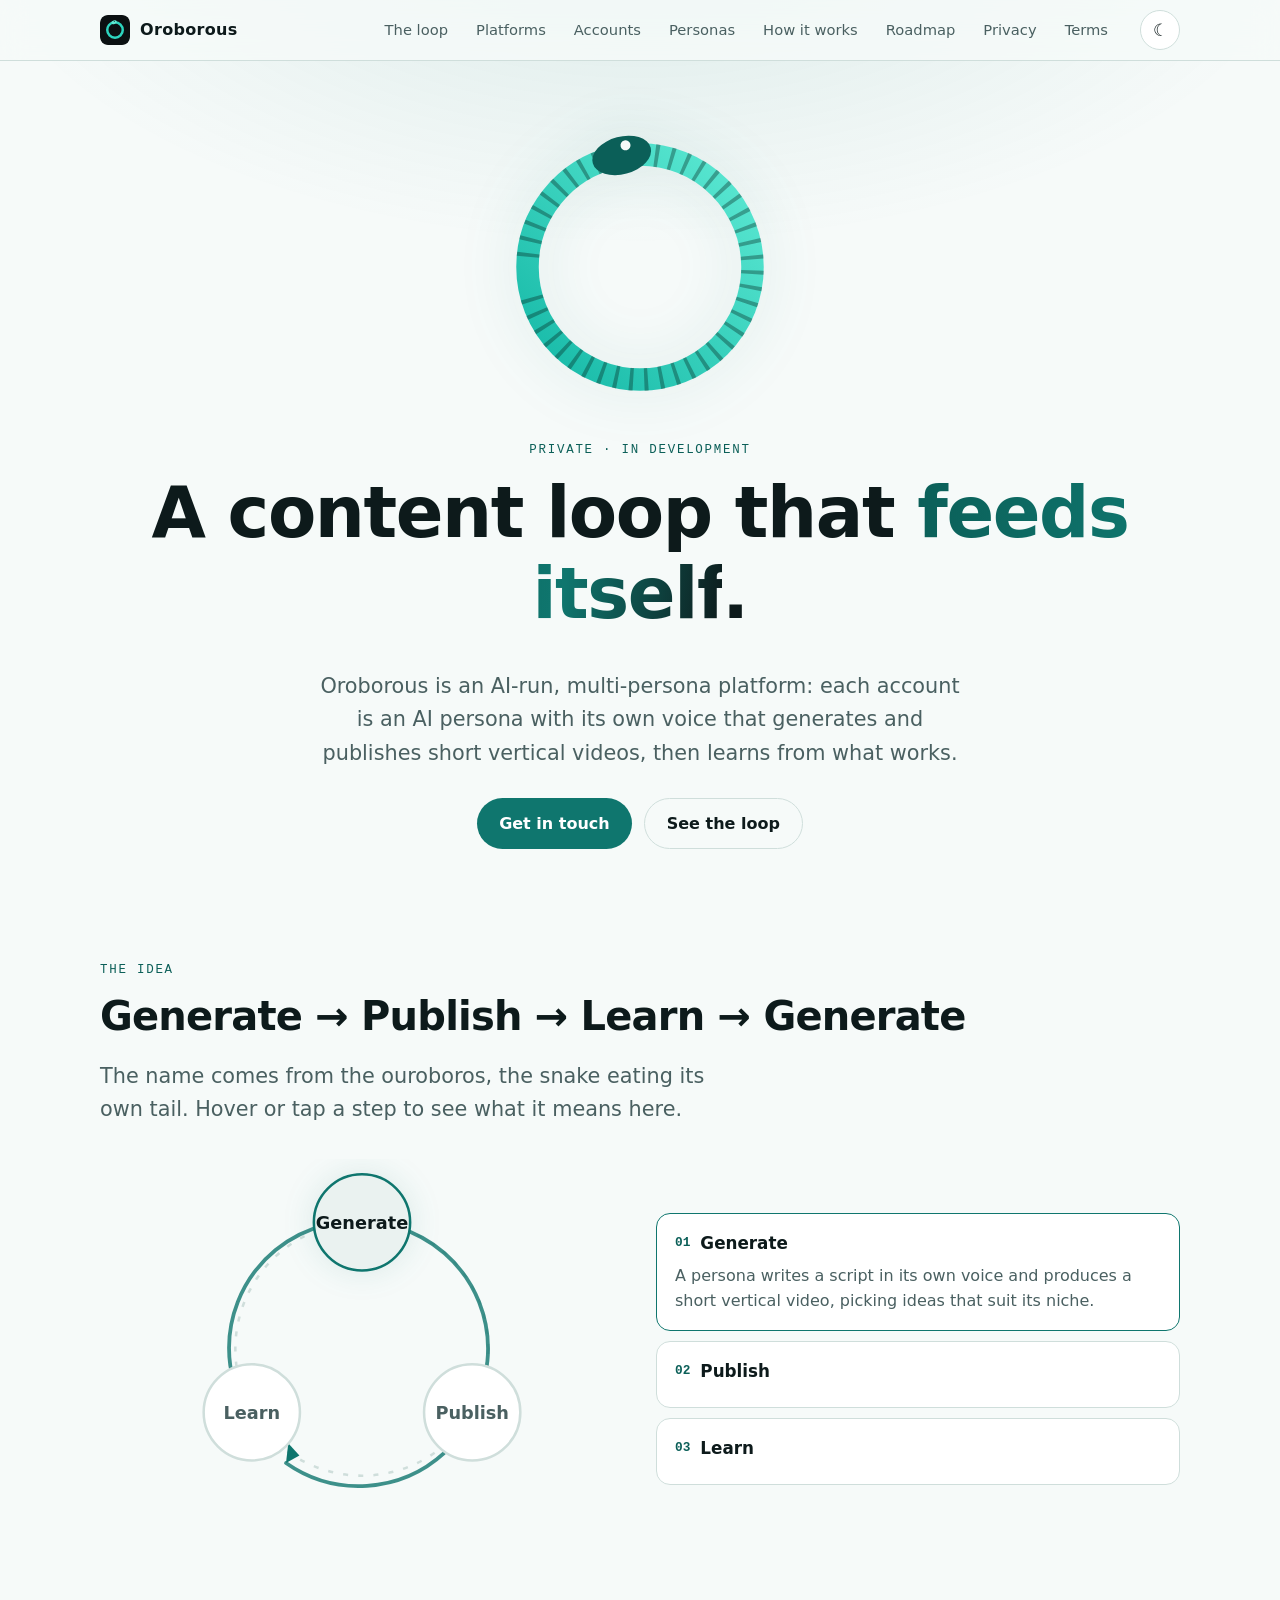
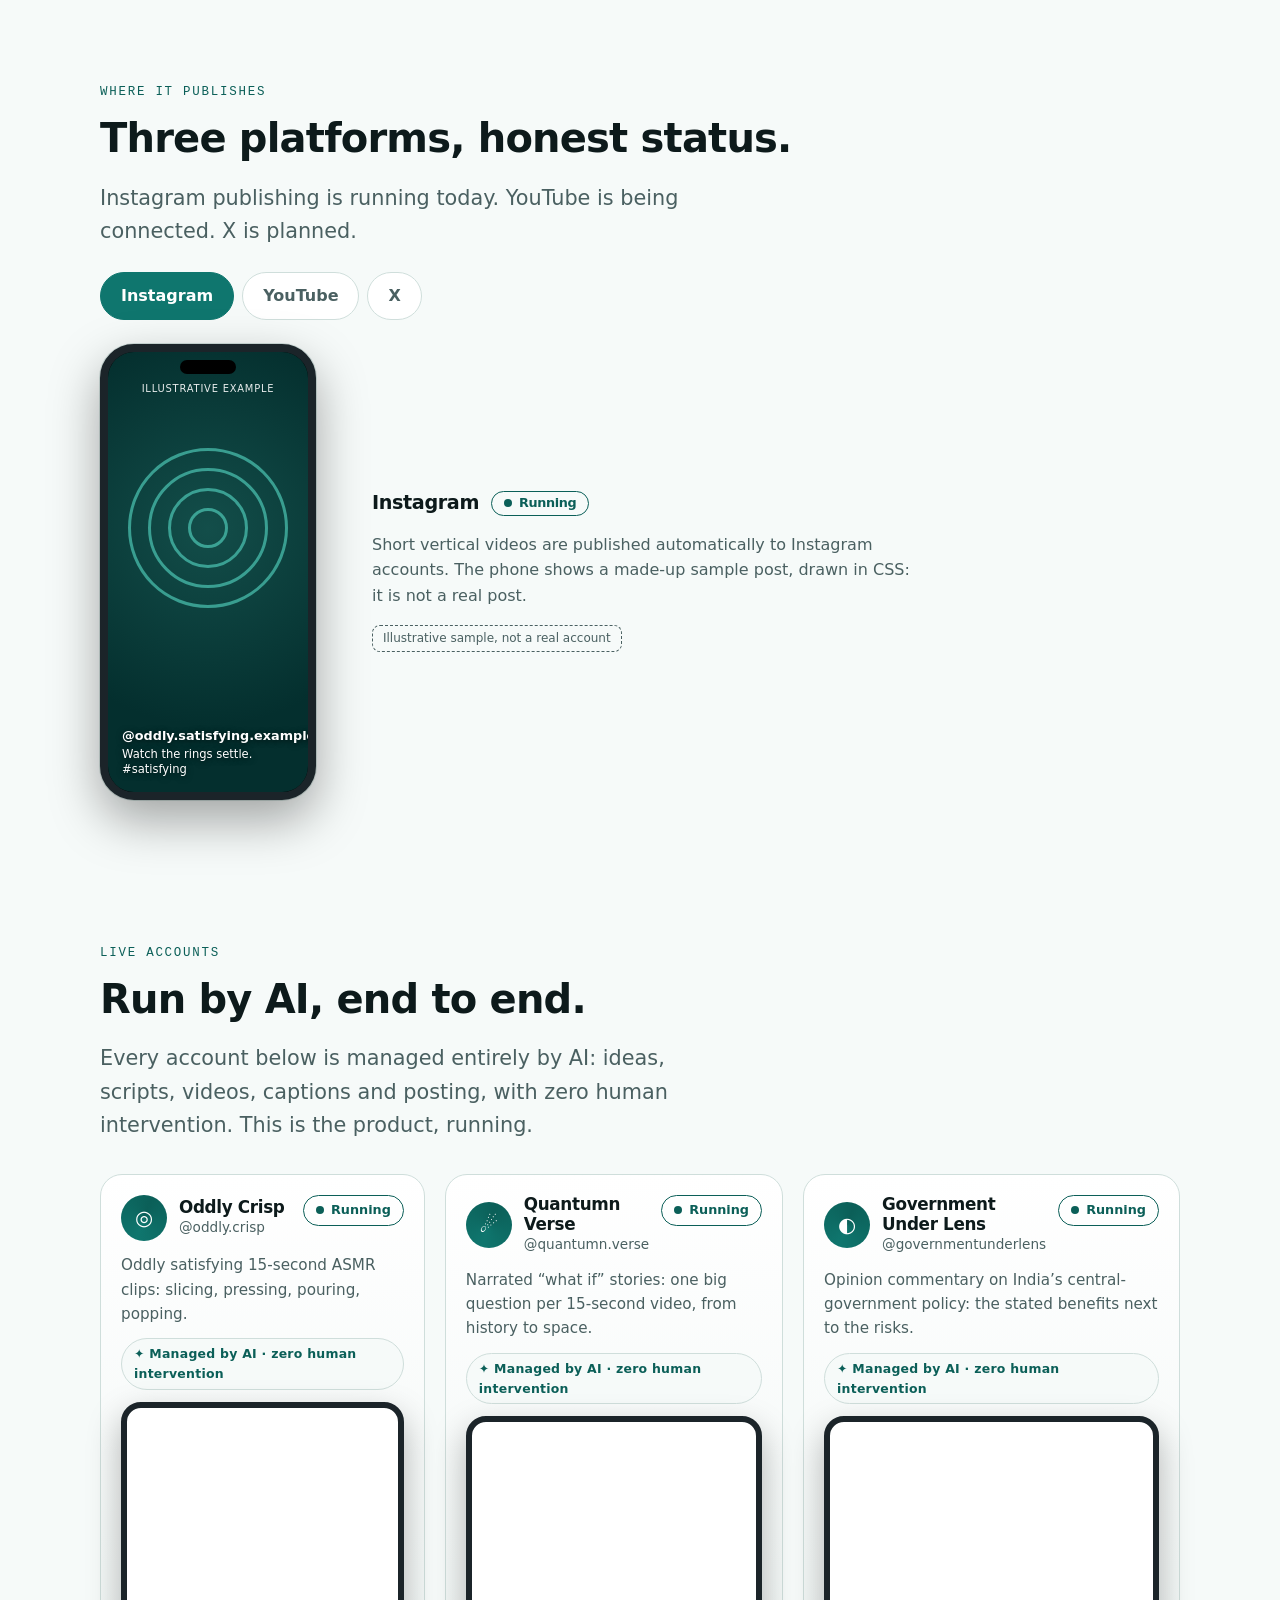
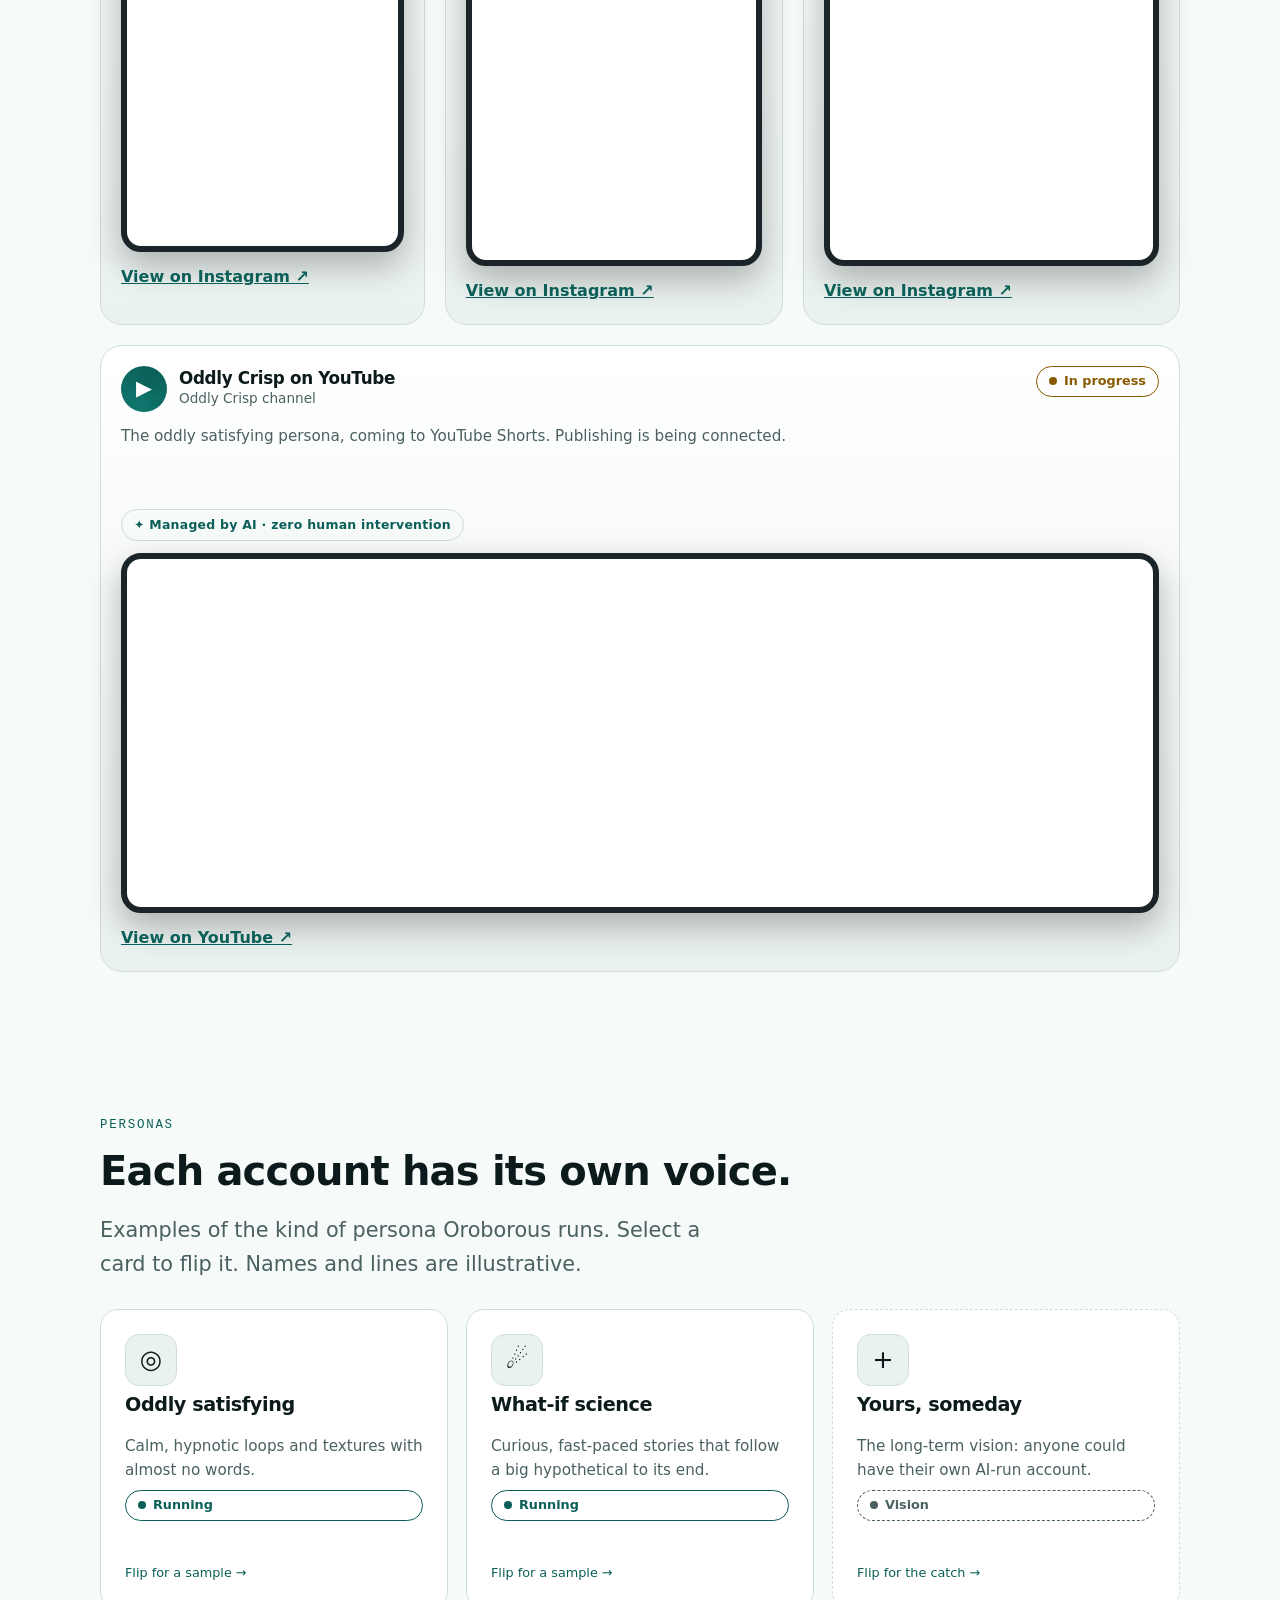
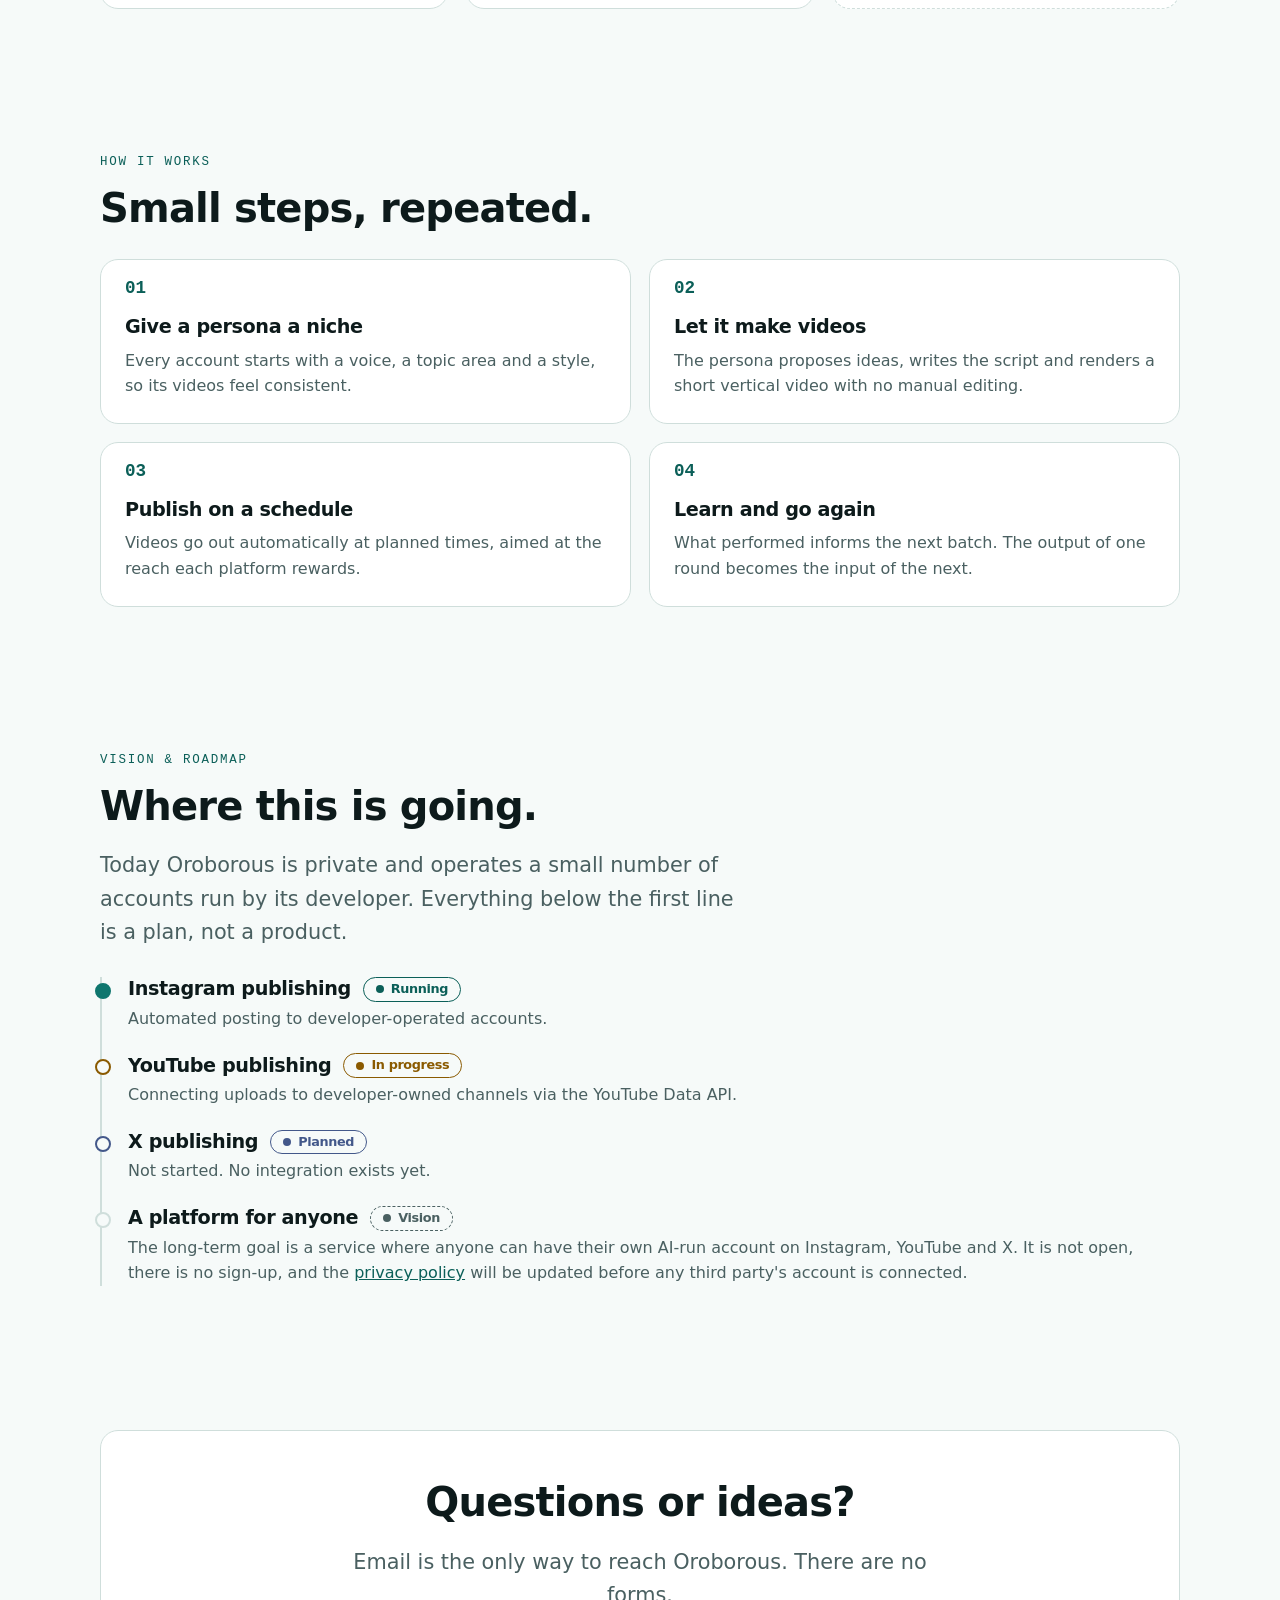
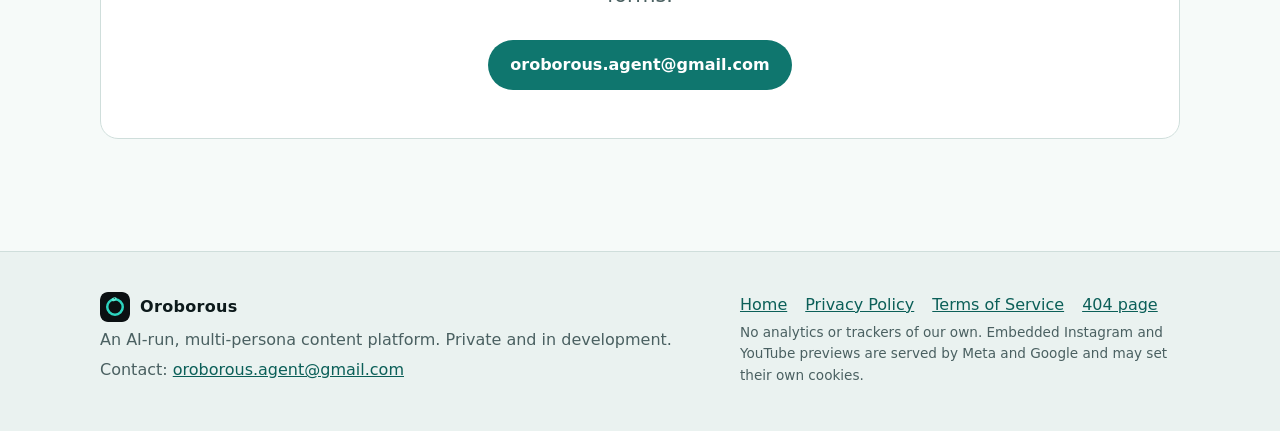
==== commit f8776b1e: "Auto-loading account previews, AI-managed badges, product-focused copy; update privacy policy Co-Aut" ====
--- a/index.html
+++ b/index.html
@@ -113,7 +113,7 @@
       </div>
       <div>
         <h3>Instagram <span class="chip running">Running</span></h3>
-        <p>Short vertical videos are published to Instagram accounts operated by the developer. The phone shows a made-up sample post, drawn in CSS: it is not a real post.</p>
+        <p>Short vertical videos are published automatically to Instagram accounts. The phone shows a made-up sample post, drawn in CSS: it is not a real post.</p>
         <span class="badge-ill">Illustrative sample, not a real account</span>
       </div>
     </div>
@@ -144,33 +144,53 @@
 
 <section id="accounts" aria-labelledby="acc-h">
   <div class="wrap">
-    <p class="eyebrow">The accounts</p>
-    <h2 id="acc-h">See them for real.</h2>
-    <p class="lead">These are the accounts Oroborous runs today. All are operated by its developer. Previews are optional: nothing from Instagram or YouTube loads until you choose to load it.</p>
+    <p class="eyebrow">Live accounts</p>
+    <h2 id="acc-h">Run by AI, end to end.</h2>
+    <p class="lead">Every account below is managed entirely by AI: ideas, scripts, videos, captions and posting, with zero human intervention. This is the product, running.</p>
     <div class="accts">
-      <article class="acct card" data-embed="https://www.instagram.com/oddly.crisp/embed" data-title="Oddly Crisp">
-        <div class="acct-head"><span class="glyph" aria-hidden="true">◎</span><div><h3>Oddly Crisp</h3><p class="note">@oddly.crisp</p></div><span class="chip running">Running</span></div>
-        <p>An oddly satisfying account: 15-second ASMR-style clips of slicing, pressing, pouring and popping. Videos are AI-generated.</p>
-        <div class="embed-slot"><div class="embed-ph"><button class="btn ghost load-embed" type="button">Load live preview</button><p class="note">Loads content directly from Instagram, which may set cookies.</p></div></div>
-        <a class="open" href="https://www.instagram.com/oddly.crisp/" rel="noopener" target="_blank">Open on Instagram ↗</a>
-      </article>
-      <article class="acct card" data-embed="https://www.instagram.com/quantumn.verse/embed" data-title="Quantumn Verse">
-        <div class="acct-head"><span class="glyph" aria-hidden="true">☄</span><div><h3>Quantumn Verse</h3><p class="note">@quantumn.verse</p></div><span class="chip running">Running</span></div>
-        <p>A narrated “what if” account: one speculative question per 15-second video, from history to space. Videos are AI-generated.</p>
-        <div class="embed-slot"><div class="embed-ph"><button class="btn ghost load-embed" type="button">Load live preview</button><p class="note">Loads content directly from Instagram, which may set cookies.</p></div></div>
-        <a class="open" href="https://www.instagram.com/quantumn.verse/" rel="noopener" target="_blank">Open on Instagram ↗</a>
-      </article>
-      <article class="acct card" data-embed="https://www.instagram.com/governmentunderlens/embed" data-title="Government Under Lens">
-        <div class="acct-head"><span class="glyph" aria-hidden="true">◐</span><div><h3>Government Under Lens</h3><p class="note">@governmentunderlens</p></div><span class="chip running">Running</span></div>
-        <p>Opinion commentary on policy decisions of India’s central government: stated benefits next to the risks critics raise. It is commentary, not news reporting.</p>
-        <div class="embed-slot"><div class="embed-ph"><button class="btn ghost load-embed" type="button">Load live preview</button><p class="note">Loads content directly from Instagram, which may set cookies.</p></div></div>
-        <a class="open" href="https://www.instagram.com/governmentunderlens/" rel="noopener" target="_blank">Open on Instagram ↗</a>
-      </article>
-      <article class="acct yt card" data-embed="https://www.youtube-nocookie.com/embed/videoseries?list=UUycIDlt_tiEoTeSr6SAQCew" data-title="Oddly Crisp on YouTube">
-        <div class="acct-head"><span class="glyph" aria-hidden="true">▶</span><div><h3>Oddly Crisp on YouTube</h3><p class="note">Oddly Crisp on YouTube</p></div><span class="chip progress">In progress</span></div>
-        <p>The same oddly satisfying persona on a developer-owned YouTube channel. Publishing is still being connected, so the channel may have few or no videos yet.</p>
-        <div class="embed-slot"><div class="embed-ph"><button class="btn ghost load-embed" type="button">Load live preview</button><p class="note">Loads content directly from YouTube, which may set cookies.</p></div></div>
-        <a class="open" href="https://www.youtube.com/channel/UCycIDlt_tiEoTeSr6SAQCew" rel="noopener" target="_blank">Open on YouTube ↗</a>
+      <article class="acct ">
+        <div class="acct-top">
+          <span class="avatar" aria-hidden="true">◎</span>
+          <div class="who"><h3>Oddly Crisp</h3><p>@oddly.crisp</p></div>
+          <span class="chip running">Running</span>
+        </div>
+        <p class="niche">Oddly satisfying 15-second ASMR clips: slicing, pressing, pouring, popping.</p>
+        <p class="ai-badge"><span aria-hidden="true">✦</span> Managed by AI · zero human intervention</p>
+        <div class="screen-frame" style="--h:450px"><iframe src="https://www.instagram.com/oddly.crisp/embed" title="Live preview of Oddly Crisp on Instagram" loading="lazy" referrerpolicy="strict-origin-when-cross-origin" sandbox="allow-scripts allow-same-origin allow-popups allow-popups-to-escape-sandbox"></iframe></div>
+        <a class="open" href="https://www.instagram.com/oddly.crisp/" rel="noopener" target="_blank">View on Instagram ↗</a>
+      </article>
+      <article class="acct ">
+        <div class="acct-top">
+          <span class="avatar" aria-hidden="true">☄</span>
+          <div class="who"><h3>Quantumn Verse</h3><p>@quantumn.verse</p></div>
+          <span class="chip running">Running</span>
+        </div>
+        <p class="niche">Narrated “what if” stories: one big question per 15-second video, from history to space.</p>
+        <p class="ai-badge"><span aria-hidden="true">✦</span> Managed by AI · zero human intervention</p>
+        <div class="screen-frame" style="--h:450px"><iframe src="https://www.instagram.com/quantumn.verse/embed" title="Live preview of Quantumn Verse on Instagram" loading="lazy" referrerpolicy="strict-origin-when-cross-origin" sandbox="allow-scripts allow-same-origin allow-popups allow-popups-to-escape-sandbox"></iframe></div>
+        <a class="open" href="https://www.instagram.com/quantumn.verse/" rel="noopener" target="_blank">View on Instagram ↗</a>
+      </article>
+      <article class="acct ">
+        <div class="acct-top">
+          <span class="avatar" aria-hidden="true">◐</span>
+          <div class="who"><h3>Government Under Lens</h3><p>@governmentunderlens</p></div>
+          <span class="chip running">Running</span>
+        </div>
+        <p class="niche">Opinion commentary on India’s central-government policy: the stated benefits next to the risks.</p>
+        <p class="ai-badge"><span aria-hidden="true">✦</span> Managed by AI · zero human intervention</p>
+        <div class="screen-frame" style="--h:450px"><iframe src="https://www.instagram.com/governmentunderlens/embed" title="Live preview of Government Under Lens on Instagram" loading="lazy" referrerpolicy="strict-origin-when-cross-origin" sandbox="allow-scripts allow-same-origin allow-popups allow-popups-to-escape-sandbox"></iframe></div>
+        <a class="open" href="https://www.instagram.com/governmentunderlens/" rel="noopener" target="_blank">View on Instagram ↗</a>
+      </article>
+      <article class="acct wide">
+        <div class="acct-top">
+          <span class="avatar" aria-hidden="true">▶</span>
+          <div class="who"><h3>Oddly Crisp on YouTube</h3><p>Oddly Crisp channel</p></div>
+          <span class="chip progress">In progress</span>
+        </div>
+        <p class="niche">The oddly satisfying persona, coming to YouTube Shorts. Publishing is being connected.</p>
+        <p class="ai-badge"><span aria-hidden="true">✦</span> Managed by AI · zero human intervention</p>
+        <div class="screen-frame" style="--h:360px"><iframe src="https://www.youtube-nocookie.com/embed/videoseries?list=UUycIDlt_tiEoTeSr6SAQCew" title="Live preview of Oddly Crisp on YouTube on YouTube" loading="lazy" referrerpolicy="strict-origin-when-cross-origin" sandbox="allow-scripts allow-same-origin allow-popups allow-popups-to-escape-sandbox"></iframe></div>
+        <a class="open" href="https://www.youtube.com/channel/UCycIDlt_tiEoTeSr6SAQCew" rel="noopener" target="_blank">View on YouTube ↗</a>
       </article>
     </div>
   </div>
@@ -255,7 +275,7 @@
         <li><a href="terms.html">Terms of Service</a></li>
         <li><a href="404.html">404 page</a></li>
       </ul>
-      <p class="note">No cookies, analytics or trackers of our own. Optional Instagram/YouTube previews load only if you click them. Your theme choice stays in your own browser.</p>
+      <p class="note">No analytics or trackers of our own. Embedded Instagram and YouTube previews are served by Meta and Google and may set their own cookies.</p>
     </div>
   </div>
 </footer>
--- a/styles.css
+++ b/styles.css
@@ -198,16 +198,19 @@
 }
 
 /* accounts */
-.accts{display:grid;gap:18px;margin-top:28px}
-@media (min-width:760px){.accts{grid-template-columns:repeat(2,1fr)}}
-.acct{display:flex;flex-direction:column;gap:12px}
-.acct p{margin:0;color:var(--muted)}
-.acct-head{display:flex;gap:12px;align-items:center}
-.acct-head .glyph{width:44px;height:44px;border-radius:12px;display:grid;place-items:center;font-size:1.3rem;background:var(--bg2);border:1px solid var(--line);flex:none}
-.acct-head h3{margin:0;font-size:1.1rem}
-.acct-head .chip{margin-left:auto;align-self:flex-start}
-.embed-slot{min-height:200px;border-radius:14px;background:var(--bg2);border:1px dashed var(--line);display:grid}
-.embed-ph{display:grid;place-items:center;align-content:center;gap:10px;padding:20px;text-align:center}
-.embed-slot iframe{width:100%;height:520px;border:0;border-radius:14px;background:#fff}
-.acct.yt .embed-slot iframe{height:260px}
+.accts{display:grid;gap:20px;margin-top:32px}
+@media (min-width:900px){.accts{grid-template-columns:repeat(3,1fr)}.acct.wide{grid-column:1/-1}}
+.acct{display:flex;flex-direction:column;gap:12px;padding:20px;background:linear-gradient(180deg,var(--surface),var(--bg2));border:1px solid var(--line);border-radius:22px;transition:border-color .25s,transform .25s}
+.acct:hover{border-color:var(--accent);transform:translateY(-3px)}
+.acct-top{display:flex;gap:12px;align-items:center}
+.avatar{width:46px;height:46px;border-radius:50%;display:grid;place-items:center;font-size:1.3rem;flex:none;color:var(--accent-ink);background:conic-gradient(from 200deg,var(--accent),var(--accent-strong),var(--accent))}
+.who{min-width:0}
+.who h3{margin:0;font-size:1.05rem}
+.who p{margin:0;color:var(--muted);font-size:.85rem}
+.acct-top .chip{margin-left:auto;align-self:flex-start}
+.niche{margin:0;color:var(--muted);font-size:.95rem;min-height:4.8em}
+.ai-badge{margin:0;align-self:flex-start;font-size:.78rem;font-weight:600;letter-spacing:.02em;color:var(--accent-strong);border:1px solid var(--line);background:var(--bg);border-radius:999px;padding:5px 12px}
+.screen-frame{height:var(--h);border-radius:20px;overflow:hidden;border:6px solid #1b2429;background:#fff;box-shadow:0 14px 34px rgba(0,0,0,.28)}
+:root[data-theme="light"] .screen-frame{border-color:#2b3a40}
+.screen-frame iframe{display:block;width:100%;height:100%;border:0}
 .acct .open{font-weight:600;align-self:flex-start}
